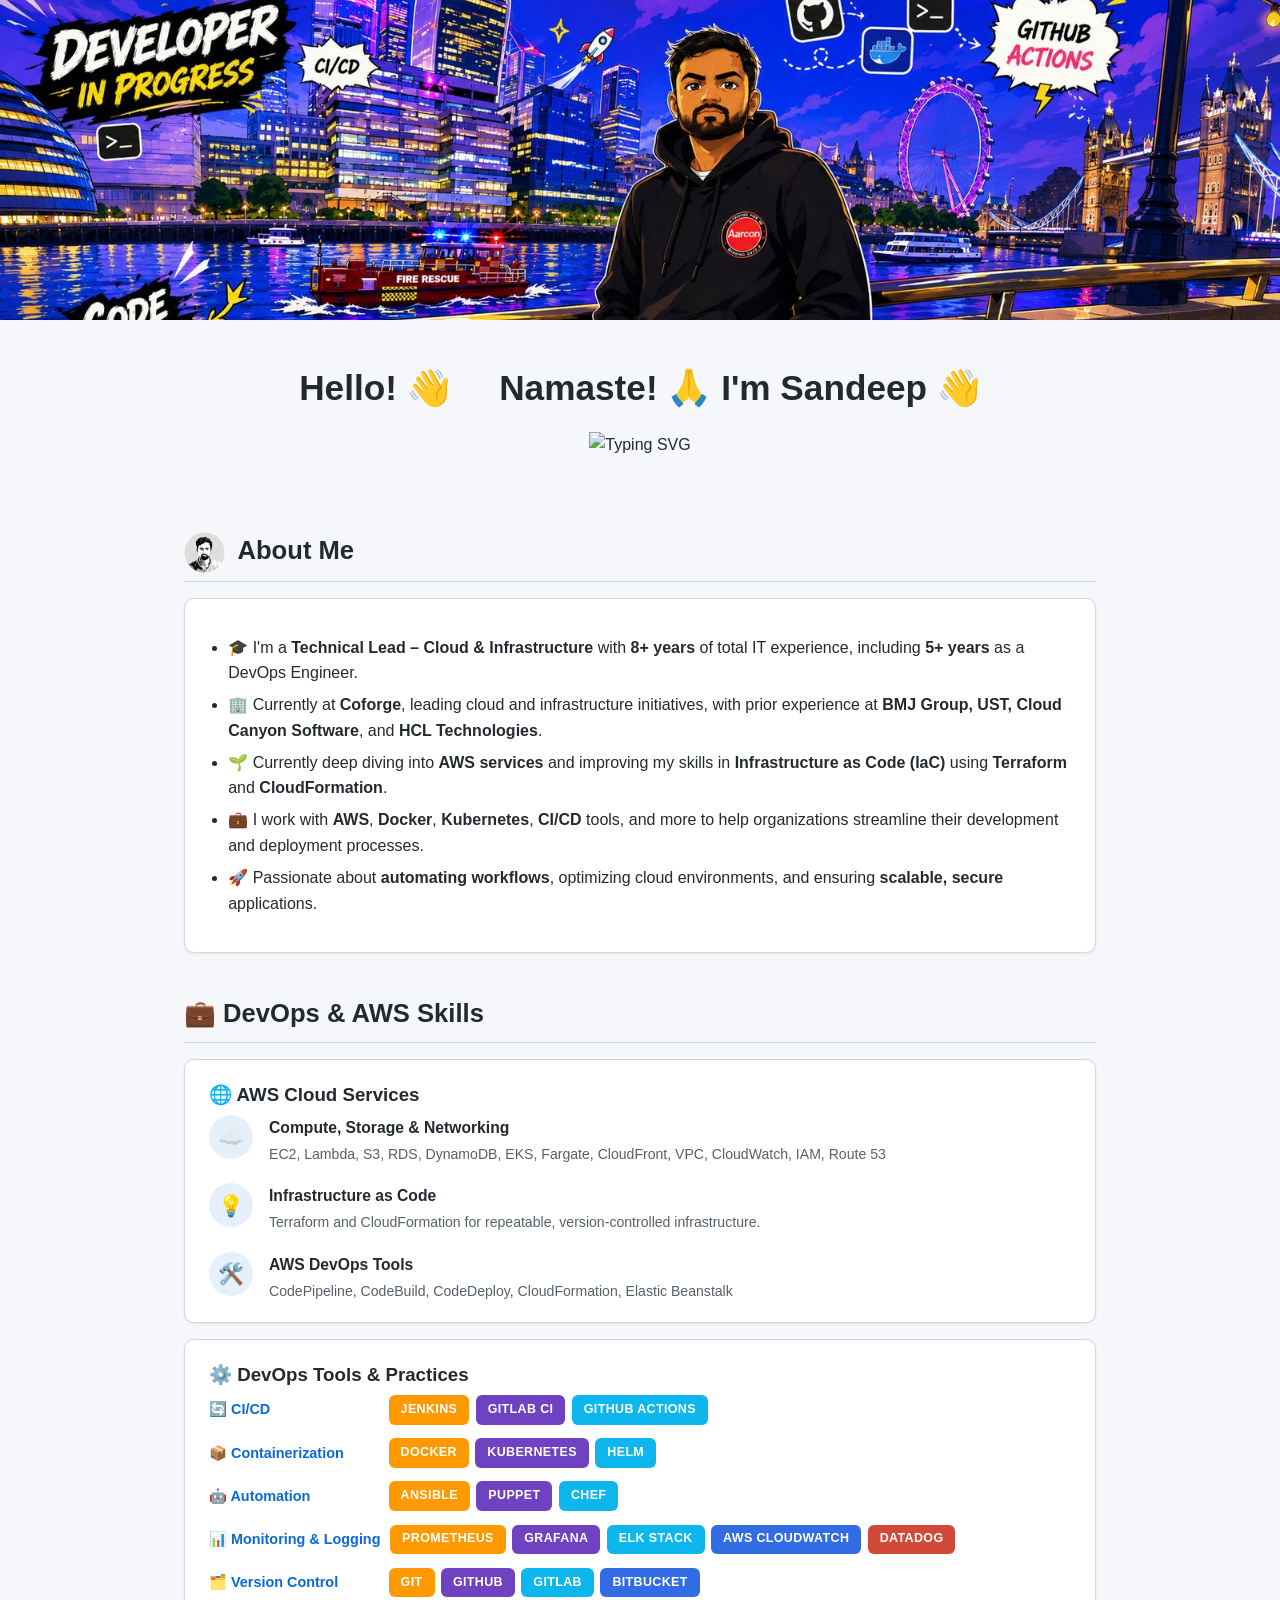
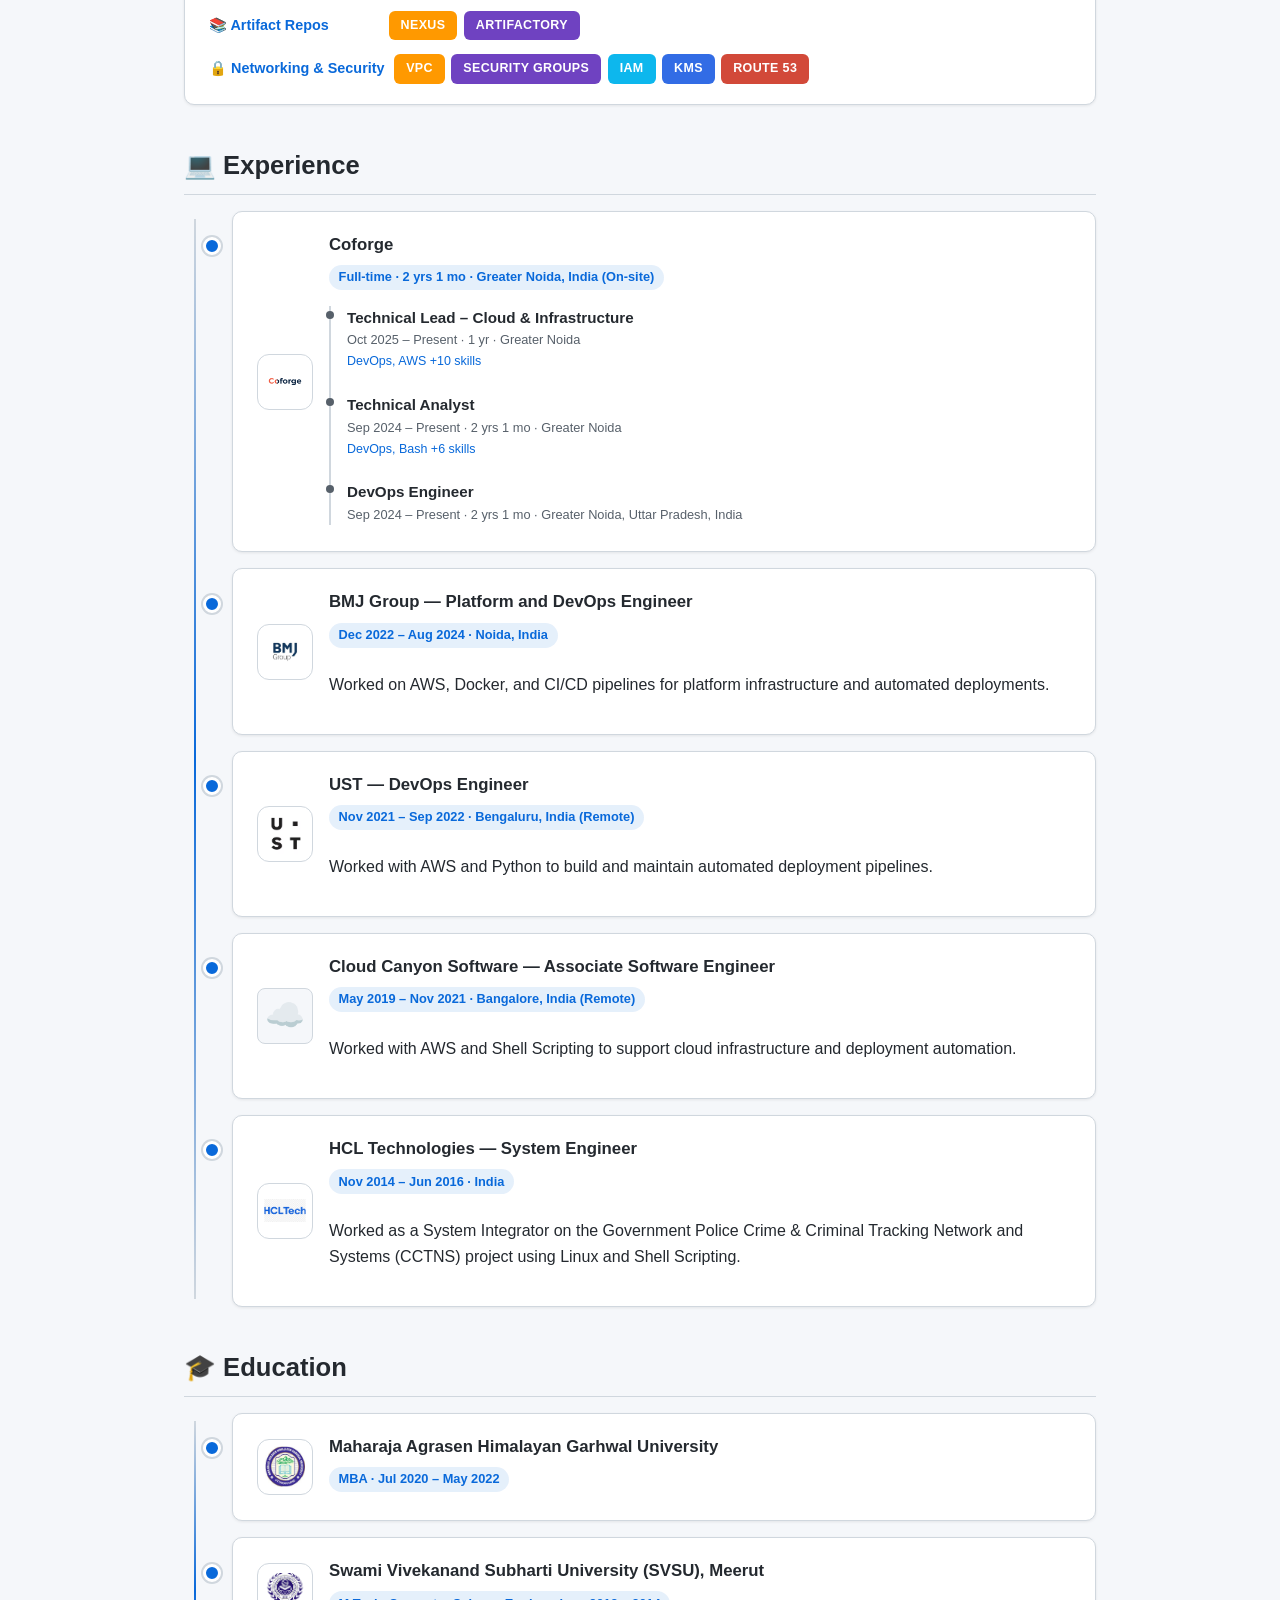
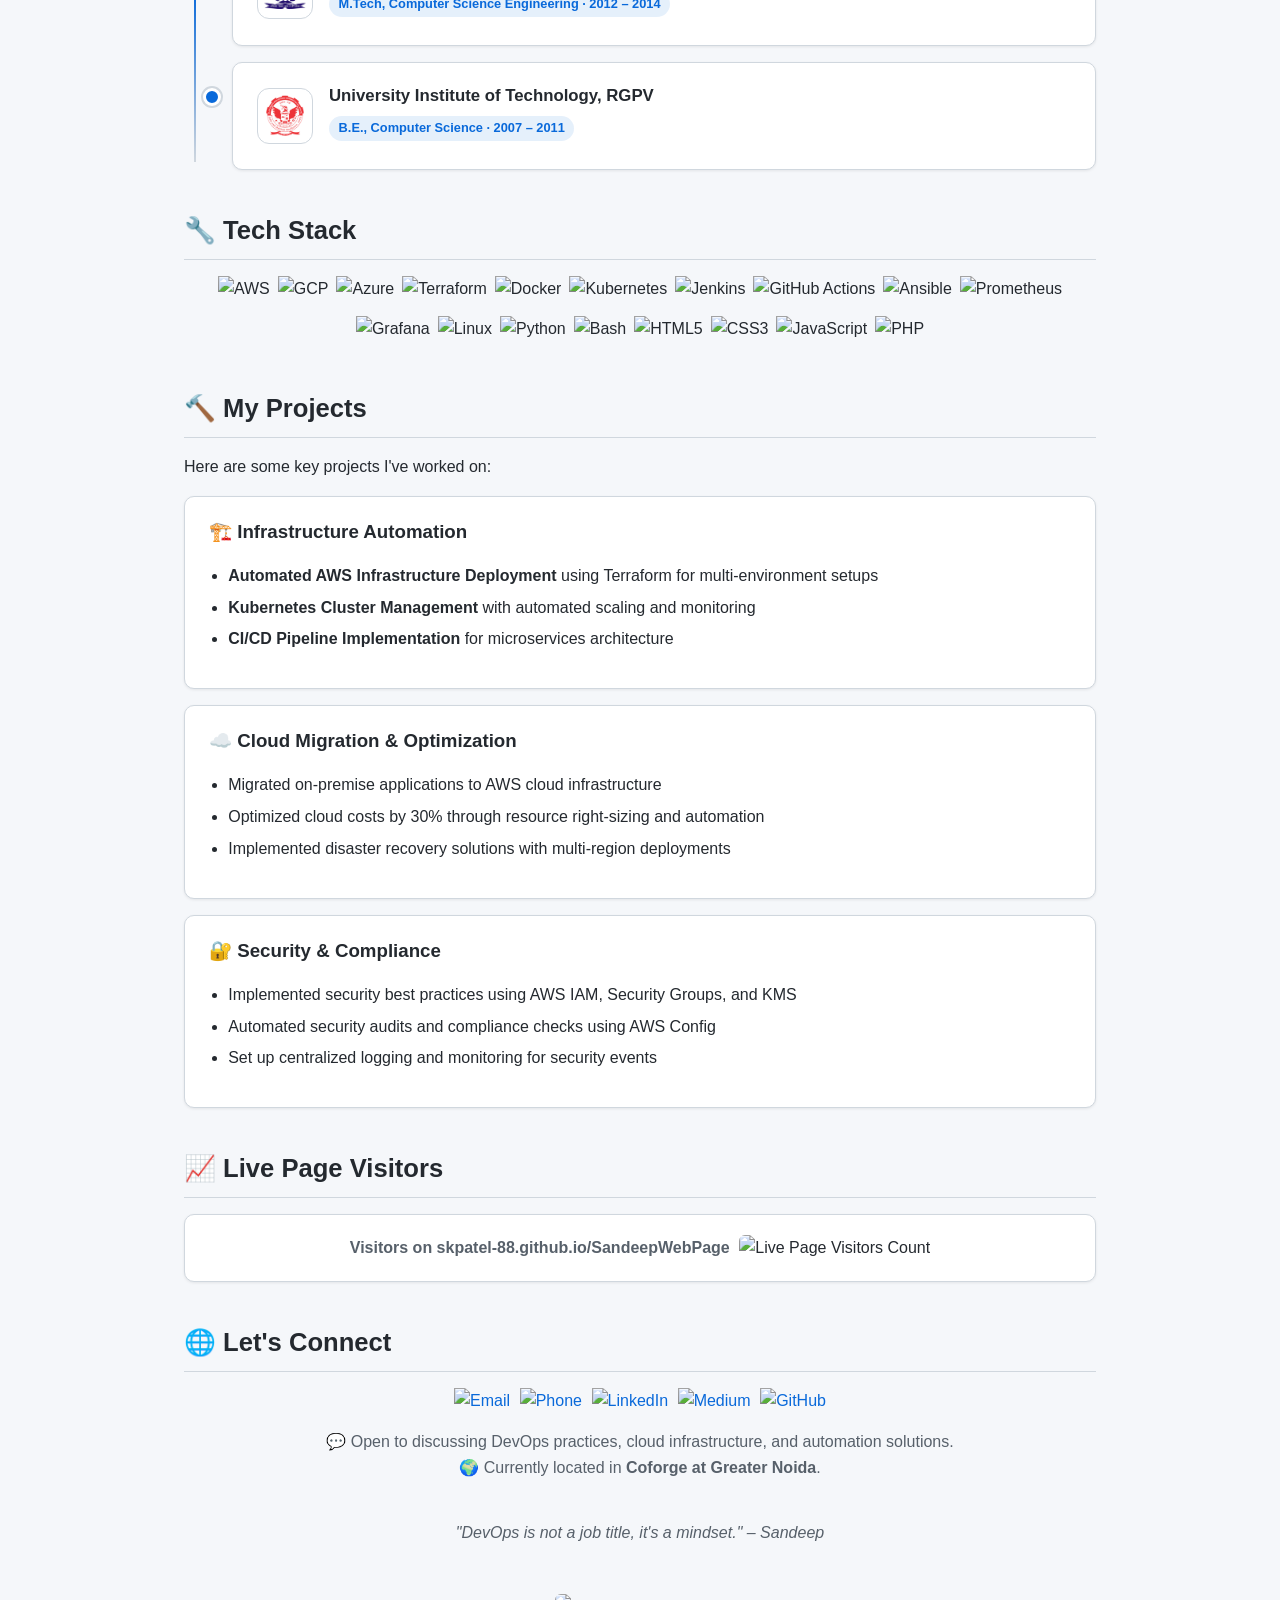
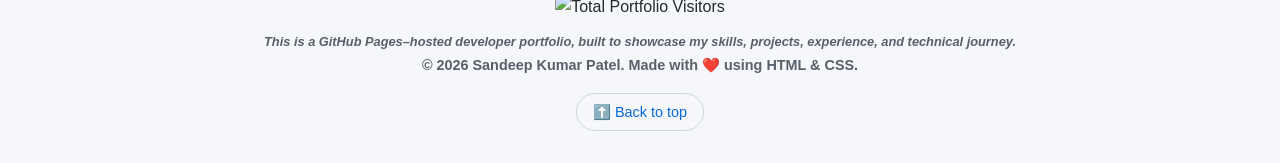
==== index.html @ 2d3072aa "Use reliable komarev badge with base offset for live visitor counter" ====
<!DOCTYPE html>
<html lang="en">
<head>
  <meta charset="UTF-8" />
  <meta name="viewport" content="width=device-width, initial-scale=1.0" />
  <title>Sandeep Kumar Patel | DevOps Engineer</title>
  <link rel="icon" href="assets/favicon.ico" />
  <link rel="stylesheet" href="style.css" />
</head>
<body>

  <img class="banner" id="top" src="assets/sandeep-bgm-web.jpg" alt="Sandeep Kumar Patel" />

  <header class="hero">
    <h1>Hello! <span class="wave">👋</span><span class="emoji-cycle"><span>😊</span><span>😄</span><span>🤗</span><span>🥳</span></span> Namaste! <span class="wave">🙏</span> I'm Sandeep <span class="wave">👋</span></h1>
    <img class="typing" src="https://readme-typing-svg.herokuapp.com?font=Fira+Code&pause=1000&color=2E9EF7&center=true&vCenter=true&width=435&lines=DevOps+Engineer;Cloud+Infrastructure+Expert;AWS+%7C+Terraform+%7C+Kubernetes;CI%2FCD+Pipeline+Specialist;Automation+Enthusiast" alt="Typing SVG" />
  </header>

  <main>

    <section id="about">
      <h2><img class="about-icon" src="assets/sandeep-logo.png" alt="Sandeep" /> About Me</h2>
      <div class="card">
        <ul>
          <li>🎓 I'm a <strong>Technical Lead – Cloud &amp; Infrastructure</strong> with <strong> 8+ years</strong> of total IT experience, including <strong>5+ years</strong> as a DevOps Engineer.</li>
          <li>🏢 Currently at <strong>Coforge</strong>, leading cloud and infrastructure initiatives, with prior experience at <strong>BMJ Group, UST, Cloud Canyon Software</strong>, and <strong>HCL Technologies</strong>.</li>
          <li>🌱 Currently deep diving into <strong>AWS services</strong> and improving my skills in <strong>Infrastructure as Code (IaC)</strong> using <strong>Terraform</strong> and <strong>CloudFormation</strong>.</li>
          <li>💼 I work with <strong>AWS</strong>, <strong>Docker</strong>, <strong>Kubernetes</strong>, <strong>CI/CD</strong> tools, and more to help organizations streamline their development and deployment processes.</li>
          <li>🚀 Passionate about <strong>automating workflows</strong>, optimizing cloud environments, and ensuring <strong>scalable, secure</strong> applications.</li>
        </ul>
      </div>
    </section>

    <section id="skills">
      <h2>💼 DevOps & AWS Skills</h2>
      <div class="card">
        <h3>🌐 AWS Cloud Services</h3>
        <div class="feature-list">
          <div class="feature-item">
            <span class="feature-icon">☁️</span>
            <div>
              <h4>Compute, Storage &amp; Networking</h4>
              <p>EC2, Lambda, S3, RDS, DynamoDB, EKS, Fargate, CloudFront, VPC, CloudWatch, IAM, Route 53</p>
            </div>
          </div>
          <div class="feature-item">
            <span class="feature-icon">💡</span>
            <div>
              <h4>Infrastructure as Code</h4>
              <p>Terraform and CloudFormation for repeatable, version-controlled infrastructure.</p>
            </div>
          </div>
          <div class="feature-item">
            <span class="feature-icon">🛠️</span>
            <div>
              <h4>AWS DevOps Tools</h4>
              <p>CodePipeline, CodeBuild, CodeDeploy, CloudFormation, Elastic Beanstalk</p>
            </div>
          </div>
        </div>
      </div>
      <div class="card">
        <h3>⚙️ DevOps Tools & Practices</h3>
        <div class="skill-grid">
          <div class="skill-row">
            <span class="skill-label">🔄 CI/CD</span>
            <span class="skill-tags"><span class="tag">Jenkins</span><span class="tag">GitLab CI</span><span class="tag">GitHub Actions</span></span>
          </div>
          <div class="skill-row">
            <span class="skill-label">📦 Containerization</span>
            <span class="skill-tags"><span class="tag">Docker</span><span class="tag">Kubernetes</span><span class="tag">Helm</span></span>
          </div>
          <div class="skill-row">
            <span class="skill-label">🤖 Automation</span>
            <span class="skill-tags"><span class="tag">Ansible</span><span class="tag">Puppet</span><span class="tag">Chef</span></span>
          </div>
          <div class="skill-row">
            <span class="skill-label">📊 Monitoring & Logging</span>
            <span class="skill-tags"><span class="tag">Prometheus</span><span class="tag">Grafana</span><span class="tag">ELK Stack</span><span class="tag">AWS CloudWatch</span><span class="tag">Datadog</span></span>
          </div>
          <div class="skill-row">
            <span class="skill-label">🗂️ Version Control</span>
            <span class="skill-tags"><span class="tag">Git</span><span class="tag">GitHub</span><span class="tag">GitLab</span><span class="tag">Bitbucket</span></span>
          </div>
          <div class="skill-row">
            <span class="skill-label">📚 Artifact Repos</span>
            <span class="skill-tags"><span class="tag">Nexus</span><span class="tag">Artifactory</span></span>
          </div>
          <div class="skill-row">
            <span class="skill-label">🔒 Networking & Security</span>
            <span class="skill-tags"><span class="tag">VPC</span><span class="tag">Security Groups</span><span class="tag">IAM</span><span class="tag">KMS</span><span class="tag">Route 53</span></span>
          </div>
        </div>
      </div>
    </section>

    <section id="experience">
      <h2>💻 Experience</h2>
      <div class="timeline">
      <div class="card edu-card timeline-item">
        <img class="edu-logo" src="assets/coforge-logo.png" alt="Coforge logo" />
        <div>
          <h3>Coforge</h3>
          <p class="meta">Full-time · 2 yrs 1 mo · Greater Noida, India (On-site)</p>
          <ul class="role-list">
            <li>
              <strong>Technical Lead – Cloud &amp; Infrastructure</strong>
              <span class="role-date">Oct 2025 – Present · 1 yr · Greater Noida</span>
              <span class="role-skills">DevOps, AWS +10 skills</span>
            </li>
            <li>
              <strong>Technical Analyst</strong>
              <span class="role-date">Sep 2024 – Present · 2 yrs 1 mo · Greater Noida</span>
              <span class="role-skills">DevOps, Bash +6 skills</span>
            </li>
            <li>
              <strong>DevOps Engineer</strong>
              <span class="role-date">Sep 2024 – Present · 2 yrs 1 mo · Greater Noida, Uttar Pradesh, India</span>
            </li>
          </ul>
        </div>
      </div>
      <div class="card edu-card timeline-item">
        <img class="edu-logo" src="assets/bmj-logo.jpeg" alt="BMJ Group logo" />
        <div>
          <h3>BMJ Group — Platform and DevOps Engineer</h3>
          <p class="meta">Dec 2022 – Aug 2024 · Noida, India</p>
          <p>Worked on AWS, Docker, and CI/CD pipelines for platform infrastructure and automated deployments.</p>
        </div>
      </div>
      <div class="card edu-card timeline-item">
        <img class="edu-logo" src="assets/ust-logo.avif" alt="UST logo" />
        <div>
          <h3>UST — DevOps Engineer</h3>
          <p class="meta">Nov 2021 – Sep 2022 · Bengaluru, India (Remote)</p>
          <p>Worked with AWS and Python to build and maintain automated deployment pipelines.</p>
        </div>
      </div>
      <div class="card edu-card timeline-item">
        <span class="edu-logo edu-logo-fallback" aria-hidden="true">☁️</span>
        <div>
          <h3>Cloud Canyon Software — Associate Software Engineer</h3>
          <p class="meta">May 2019 – Nov 2021 · Bangalore, India (Remote)</p>
          <p>Worked with AWS and Shell Scripting to support cloud infrastructure and deployment automation.</p>
        </div>
      </div>
      <div class="card edu-card timeline-item">
        <img class="edu-logo" src="assets/hcl-logo.jpg" alt="HCL Technologies logo" />
        <div>
          <h3>HCL Technologies — System Engineer</h3>
          <p class="meta">Nov 2014 – Jun 2016 · India</p>
          <p>Worked as a System Integrator on the Government Police Crime &amp; Criminal Tracking Network and Systems (CCTNS) project using Linux and Shell Scripting.</p>
        </div>
      </div>
      </div>
    </section>

    <section id="education">
      <h2>🎓 Education</h2>
      <div class="timeline">
      <div class="card edu-card timeline-item">
        <img class="edu-logo" src="assets/mahgu-logo.jpeg" alt="Maharaja Agrasen Himalayan Garhwal University logo" />
        <div>
          <h3>Maharaja Agrasen Himalayan Garhwal University</h3>
          <p class="meta">MBA · Jul 2020 – May 2022</p>
        </div>
      </div>
      <div class="card edu-card timeline-item">
        <img class="edu-logo" src="assets/subharti-logo.png" alt="Swami Vivekanand Subharti University logo" />
        <div>
          <h3>Swami Vivekanand Subharti University (SVSU), Meerut</h3>
          <p class="meta">M.Tech, Computer Science Engineering · 2012 – 2014</p>
        </div>
      </div>
      <div class="card edu-card timeline-item">
        <img class="edu-logo" src="assets/rgpv-logo.png" alt="RGPV logo" />
        <div>
          <h3>University Institute of Technology, RGPV</h3>
          <p class="meta">B.E., Computer Science · 2007 – 2011</p>
        </div>
      </div>
      </div>
    </section>

    <section id="tech-stack">
      <h2>🔧 Tech Stack</h2>
      <div class="badges">
        <img src="https://img.shields.io/badge/AWS-%23FF9900.svg?style=for-the-badge&logo=amazon-aws&logoColor=white" alt="AWS"/>
        <img src="https://img.shields.io/badge/Google_Cloud-4285F4?style=for-the-badge&logo=googlecloud&logoColor=white" alt="GCP"/>
        <img src="https://img.shields.io/badge/Azure-0089D6?style=for-the-badge&logo=microsoftazure&logoColor=white" alt="Azure"/>
        <img src="https://img.shields.io/badge/Terraform-%235835CC.svg?style=for-the-badge&logo=terraform&logoColor=white" alt="Terraform"/>
        <img src="https://img.shields.io/badge/Docker-%232496ED.svg?style=for-the-badge&logo=docker&logoColor=white" alt="Docker"/>
        <img src="https://img.shields.io/badge/Kubernetes-%23326CE5.svg?style=for-the-badge&logo=kubernetes&logoColor=white" alt="Kubernetes"/>
        <img src="https://img.shields.io/badge/Jenkins-%23D24939.svg?style=for-the-badge&logo=jenkins&logoColor=white" alt="Jenkins"/>
        <img src="https://img.shields.io/badge/GitHub_Actions-%232671E5.svg?style=for-the-badge&logo=githubactions&logoColor=white" alt="GitHub Actions"/>
        <img src="https://img.shields.io/badge/Ansible-%23EE0000.svg?style=for-the-badge&logo=ansible&logoColor=white" alt="Ansible"/>
        <img src="https://img.shields.io/badge/Prometheus-%23E6522C.svg?style=for-the-badge&logo=prometheus&logoColor=white" alt="Prometheus"/>
        <img src="https://img.shields.io/badge/Grafana-%23F46800.svg?style=for-the-badge&logo=grafana&logoColor=white" alt="Grafana"/>
        <img src="https://img.shields.io/badge/Linux-%23FCC624.svg?style=for-the-badge&logo=linux&logoColor=black" alt="Linux"/>
        <img src="https://img.shields.io/badge/Python-%233776AB.svg?style=for-the-badge&logo=python&logoColor=white" alt="Python"/>
        <img src="https://img.shields.io/badge/Bash-%234EAA25.svg?style=for-the-badge&logo=gnu-bash&logoColor=white" alt="Bash"/>
        <img src="https://img.shields.io/badge/HTML5-E34F26?style=for-the-badge&logo=html5&logoColor=white" alt="HTML5"/>
        <img src="https://img.shields.io/badge/CSS3-1572B6?style=for-the-badge&logo=css3&logoColor=white" alt="CSS3"/>
        <img src="https://img.shields.io/badge/JavaScript-F7DF1E?style=for-the-badge&logo=javascript&logoColor=black" alt="JavaScript"/>
        <img src="https://img.shields.io/badge/PHP-777BB4?style=for-the-badge&logo=php&logoColor=white" alt="PHP"/>
      </div>
    </section>

    <section id="projects">
      <h2>🔨 My Projects</h2>
      <p>Here are some key projects I've worked on:</p>
      <div class="card">
        <h3>🏗️ Infrastructure Automation</h3>
        <ul>
          <li><strong>Automated AWS Infrastructure Deployment</strong> using Terraform for multi-environment setups</li>
          <li><strong>Kubernetes Cluster Management</strong> with automated scaling and monitoring</li>
          <li><strong>CI/CD Pipeline Implementation</strong> for microservices architecture</li>
        </ul>
      </div>
      <div class="card">
        <h3>☁️ Cloud Migration & Optimization</h3>
        <ul>
          <li>Migrated on-premise applications to AWS cloud infrastructure</li>
          <li>Optimized cloud costs by 30% through resource right-sizing and automation</li>
          <li>Implemented disaster recovery solutions with multi-region deployments</li>
        </ul>
      </div>
      <div class="card">
        <h3>🔐 Security & Compliance</h3>
        <ul>
          <li>Implemented security best practices using AWS IAM, Security Groups, and KMS</li>
          <li>Automated security audits and compliance checks using AWS Config</li>
          <li>Set up centralized logging and monitoring for security events</li>
        </ul>
      </div>
    </section>

    <section id="live-visitors">
      <h2>📈 Live Page Visitors</h2>
      <div class="card stats-card">
        <p class="stats-label">Visitors on skpatel-88.github.io/SandeepWebPage</p>
        <img class="stats-counter" src="https://komarev.com/ghpvc/?username=skpatel-88-sandeepwebpage&base=500&color=0969da&style=for-the-badge&label=Live+Visitors" alt="Live Page Visitors Count" />
      </div>
    </section>

    <section id="connect">
      <h2>🌐 Let's Connect</h2>
      <div class="connect">
        <a href="mailto:patelsandeep88@gmail.com"><img src="https://img.shields.io/badge/Email-D14836?style=for-the-badge&logo=gmail&logoColor=white" alt="Email"/></a>
        <a href="tel:+918103002553"><img src="https://img.shields.io/badge/Phone-%2B91--8103002553-25D366?style=for-the-badge&logo=whatsapp&logoColor=white" alt="Phone"/></a>
        <a href="https://in.linkedin.com/in/sandeep-kumar-patel-95774b18b"><img src="https://img.shields.io/badge/LinkedIn-0077B5?style=for-the-badge&logo=linkedin&logoColor=white" alt="LinkedIn"/></a>
        <a href="https://patelsandeep88.medium.com/"><img src="https://img.shields.io/badge/Medium-12100E?style=for-the-badge&logo=medium&logoColor=white" alt="Medium"/></a>
        <a href="https://github.com/skpatel-88"><img src="https://img.shields.io/badge/GitHub-100000?style=for-the-badge&logo=github&logoColor=white" alt="GitHub"/></a>
      </div>
      <p class="location">💬 Open to discussing DevOps practices, cloud infrastructure, and automation solutions.<br/>🌍 Currently located in <strong>Coforge at Greater Noida</strong>.</p>
    </section>

    <p class="quote">"DevOps is not a job title, it's a mindset." – Sandeep</p>

  </main>

  <footer>
    <div class="visitor-badge">
      <img src="https://komarev.com/ghpvc/?username=skpatel-88&color=0969da&style=for-the-badge&label=📈+Total+Portfolio+Visitors" alt="Total Portfolio Visitors" />
    </div>
    <p class="disclaimer">This is a GitHub Pages–hosted developer portfolio, built to showcase my skills, projects, experience, and technical journey.</p>
    <p class="copyright">© 2026 Sandeep Kumar Patel. Made with ❤️ using HTML &amp; CSS.</p>
    <a href="#top" class="back-to-top">⬆️ Back to top</a>
  </footer>

  <script src="script.js"></script>
</body>
</html>
---- style.css ----
:root {
  --bg: #f5f7fa;
  --bg-alt: #ffffff;
  --border: #d0d7de;
  --text: #24292f;
  --muted: #57606a;
  --accent: #0969da;
}
* { box-sizing: border-box; }
html {
  scroll-behavior: smooth;
}
body {
  margin: 0;
  background: var(--bg);
  color: var(--text);
  font-family: 'Segoe UI', Arial, sans-serif;
  line-height: 1.6;
}
.banner {
  width: 100%;
  max-height: 320px;
  object-fit: cover;
  object-position: center 22%;
  display: block;
}
header.hero {
  text-align: center;
  padding: 2rem 1rem 1rem;
}
header.hero h1 {
  margin: 0.5rem 0;
  font-size: 2.2rem;
  animation: fadeInUp 0.8s ease-out;
}
.wave {
  display: inline-block;
  animation: wave 2.2s infinite;
  transform-origin: 70% 70%;
}
.emoji-cycle {
  position: relative;
  display: inline-block;
  width: 1.1em;
  height: 1.1em;
  vertical-align: middle;
}
.emoji-cycle span {
  position: absolute;
  top: 0;
  left: 0;
  opacity: 0;
  animation: emojiCycle 8s infinite;
}
.emoji-cycle span:nth-child(1) { animation-delay: 0s; }
.emoji-cycle span:nth-child(2) { animation-delay: 2s; }
.emoji-cycle span:nth-child(3) { animation-delay: 4s; }
.emoji-cycle span:nth-child(4) { animation-delay: 6s; }
@keyframes emojiCycle {
  0%, 5% { opacity: 0; }
  10%, 20% { opacity: 1; }
  25%, 100% { opacity: 0; }
}
@keyframes wave {
  0%, 60%, 100% { transform: rotate(0deg); }
  10% { transform: rotate(14deg); }
  20% { transform: rotate(-8deg); }
  30% { transform: rotate(14deg); }
  40% { transform: rotate(-4deg); }
  50% { transform: rotate(10deg); }
}
@keyframes fadeInUp {
  from { opacity: 0; transform: translateY(16px); }
  to { opacity: 1; transform: translateY(0); }
}
header.hero img.typing {
  max-width: 100%;
  margin-top: 0.5rem;
}
main {
  max-width: 960px;
  margin: 0 auto;
  padding: 1rem 1.5rem 1rem;
}
section {
  margin: 2.5rem 0;
}
section h2 {
  font-size: 1.6rem;
  border-bottom: 1px solid var(--border);
  padding-bottom: 0.5rem;
  margin-bottom: 1rem;
}
.about-icon {
  height: 1.6em;
  width: 1.6em;
  vertical-align: middle;
  margin-right: 0.4rem;
  border-radius: 50%;
  animation: floatIcon 2.6s ease-in-out infinite;
}
@keyframes floatIcon {
  0%, 100% { transform: translateY(0); }
  50% { transform: translateY(-5px); }
}
.card {
  background: var(--bg-alt);
  border: 1px solid var(--border);
  border-radius: 10px;
  padding: 1.25rem 1.5rem;
  margin-bottom: 1rem;
  box-shadow: 0 1px 3px rgba(0, 0, 0, 0.08);
}
.card h3 {
  margin: 0 0 0.3rem;
}
.card .meta {
  margin: 0 0 0.5rem;
  font-size: 0.85rem;
  color: var(--muted);
}
.feature-list {
  display: flex;
  flex-direction: column;
  gap: 1.1rem;
}
.feature-item {
  display: flex;
  align-items: flex-start;
  gap: 1rem;
}
.feature-icon {
  flex-shrink: 0;
  display: flex;
  align-items: center;
  justify-content: center;
  width: 44px;
  height: 44px;
  border-radius: 50%;
  background: rgba(9, 105, 218, 0.1);
  font-size: 1.3rem;
}
.feature-item h4 {
  margin: 0 0 0.2rem;
  font-size: 0.98rem;
}
.feature-item p {
  margin: 0;
  color: var(--muted);
  font-size: 0.88rem;
}
.skill-grid {
  display: flex;
  flex-direction: column;
  gap: 0.85rem;
}
.skill-row {
  display: flex;
  flex-wrap: wrap;
  align-items: center;
  gap: 0.6rem;
}
.skill-label {
  flex-shrink: 0;
  min-width: 170px;
  font-weight: 600;
  font-size: 0.9rem;
  color: var(--accent);
}
.skill-tags {
  display: flex;
  flex-wrap: wrap;
  gap: 0.4rem;
}
.tag {
  display: inline-block;
  padding: 0.3rem 0.75rem;
  font-size: 0.78rem;
  font-weight: 700;
  text-transform: uppercase;
  letter-spacing: 0.03em;
  color: #fff;
  border-radius: 6px;
  transition: transform 0.15s ease, box-shadow 0.15s ease;
}
.tag:hover {
  transform: translateY(-2px);
  box-shadow: 0 4px 10px rgba(0, 0, 0, 0.2);
}
.skill-tags .tag:nth-child(8n+1) { background: #ff9900; }
.skill-tags .tag:nth-child(8n+2) { background: #6f42c1; }
.skill-tags .tag:nth-child(8n+3) { background: #0db7ed; }
.skill-tags .tag:nth-child(8n+4) { background: #326ce5; }
.skill-tags .tag:nth-child(8n+5) { background: #d24939; }
.skill-tags .tag:nth-child(8n+6) { background: #2671e5; }
.skill-tags .tag:nth-child(8n+7) { background: #cc0000; }
.skill-tags .tag:nth-child(8n) { background: #17a2b8; }
.timeline {
  position: relative;
  padding-left: 2rem;
}
.timeline::before {
  content: '';
  position: absolute;
  left: 0.6rem;
  top: 0.5rem;
  bottom: 0.5rem;
  width: 2px;
  background: linear-gradient(var(--border), var(--accent), var(--border));
}
.timeline-item {
  position: relative;
  margin-left: 1rem;
  transition: transform 0.2s ease, box-shadow 0.2s ease;
}
.timeline-item::before {
  content: '';
  position: absolute;
  left: -1.9rem;
  top: 1.6rem;
  width: 12px;
  height: 12px;
  border-radius: 50%;
  background: var(--accent);
  border: 3px solid var(--bg-alt);
  box-shadow: 0 0 0 2px var(--border);
}
.timeline-item:hover {
  transform: translateY(-3px);
  box-shadow: 0 6px 16px rgba(9, 105, 218, 0.15);
  border-color: var(--accent);
}
.edu-card {
  display: flex;
  align-items: center;
  gap: 1rem;
}
.edu-card h3 {
  font-size: 1.05rem;
}
.edu-card .meta {
  display: inline-block;
  margin: 0 0 0.5rem;
  padding: 0.15rem 0.6rem;
  font-size: 0.8rem;
  font-weight: 600;
  color: var(--accent);
  background: rgba(9, 105, 218, 0.1);
  border-radius: 999px;
}
.role-list {
  list-style: none;
  padding: 0;
  margin: 0.5rem 0 0;
  border-left: 2px solid var(--border);
}
.role-list li {
  position: relative;
  padding: 0 0 0.9rem 1rem;
}
.role-list li:last-child {
  padding-bottom: 0;
}
.role-list li::before {
  content: '';
  position: absolute;
  left: -5px;
  top: 0.3rem;
  width: 8px;
  height: 8px;
  border-radius: 50%;
  background: var(--muted);
}
.role-list strong {
  display: block;
  font-size: 0.95rem;
}
.role-date {
  display: block;
  font-size: 0.8rem;
  color: var(--muted);
}
.role-skills {
  display: block;
  font-size: 0.78rem;
  color: var(--accent);
  margin-top: 0.1rem;
}
.edu-logo {
  height: 56px;
  width: 56px;
  object-fit: contain;
  flex-shrink: 0;
  padding: 0.4rem;
  background: #fff;
  border: 1px solid var(--border);
  border-radius: 12px;
}
.edu-logo-fallback {
  display: flex;
  align-items: center;
  justify-content: center;
  font-size: 2rem;
  background: var(--bg);
  border-radius: 8px;
}
ul {
  padding-left: 1.2rem;
}
li {
  margin-bottom: 0.4rem;
}
.badges {
  display: flex;
  flex-wrap: wrap;
  gap: 0.5rem;
  justify-content: center;
}
.badges img { height: 32px; }
.connect {
  display: flex;
  flex-wrap: wrap;
  gap: 0.6rem;
  justify-content: center;
}
.connect img { height: 32px; }
.stats-card {
  display: flex;
  flex-direction: row;
  flex-wrap: wrap;
  align-items: center;
  justify-content: center;
  gap: 0.6rem;
  text-align: center;
}
.stats-label {
  margin: 0;
  font-weight: 600;
  color: var(--muted);
}
.stats-counter {
  border-radius: 6px;
}
a { color: var(--accent); text-decoration: none; }
a:hover { text-decoration: underline; }
.quote {
  text-align: center;
  font-style: italic;
  color: var(--muted);
}
footer {
  text-align: center;
  padding: 0.5rem 0 2rem;
}
.visitor-badge {
  display: flex;
  justify-content: center;
  margin: 0.5rem 0;
}
.visitor-badge img {
  border-radius: 6px;
}
.copyright {
  margin: 0.1rem 0 0.5rem;
  font-size: 0.9rem;
  font-weight: 600;
  color: var(--muted);
}
.disclaimer {
  margin: 0.8rem 0 0;
  font-size: 0.8rem;
  font-weight: 600;
  color: var(--muted);
  font-style: italic;
}
.back-to-top {
  display: inline-block;
  margin-top: 0.5rem;
  padding: 0.4rem 1rem;
  border: 1px solid var(--border);
  border-radius: 20px;
  font-size: 0.9rem;
  transition: background 0.2s ease, transform 0.2s ease;
}
.back-to-top:hover {
  background: var(--bg-alt);
  transform: translateY(-3px);
  text-decoration: none;
}
.location {
  text-align: center;
  color: var(--muted);
}
body.notfound-page {
  background: linear-gradient(135deg, #ff5f6d, #ffc371, #f9f871, #47e88a, #2e9ef7, #a06bff, #ff6ec7);
  background-size: 400% 400%;
  animation: rainbowShift 12s ease infinite;
}
@keyframes rainbowShift {
  0% { background-position: 0% 50%; }
  50% { background-position: 100% 50%; }
  100% { background-position: 0% 50%; }
}
.notfound {
  min-height: 100vh;
  display: flex;
  align-items: center;
  justify-content: center;
  padding: 1.5rem;
}
.notfound-wrap {
  display: flex;
  flex-direction: column;
  align-items: center;
  gap: 1.25rem;
  max-width: 900px;
  width: 100%;
}
.notfound-link {
  display: block;
  width: 100%;
}
.notfound-image {
  display: block;
  width: 100%;
  height: auto;
  border-radius: 12px;
  box-shadow: 0 4px 20px rgba(0, 0, 0, 0.08);
  transition: transform 0.2s ease, box-shadow 0.2s ease;
}
.notfound-link:hover .notfound-image {
  transform: translateY(-3px);
  box-shadow: 0 8px 28px rgba(0, 0, 0, 0.12);
}
.notfound-wrap .back-to-top {
  background: var(--bg-alt);
  font-weight: 600;
  box-shadow: 0 2px 10px rgba(0, 0, 0, 0.15);
}
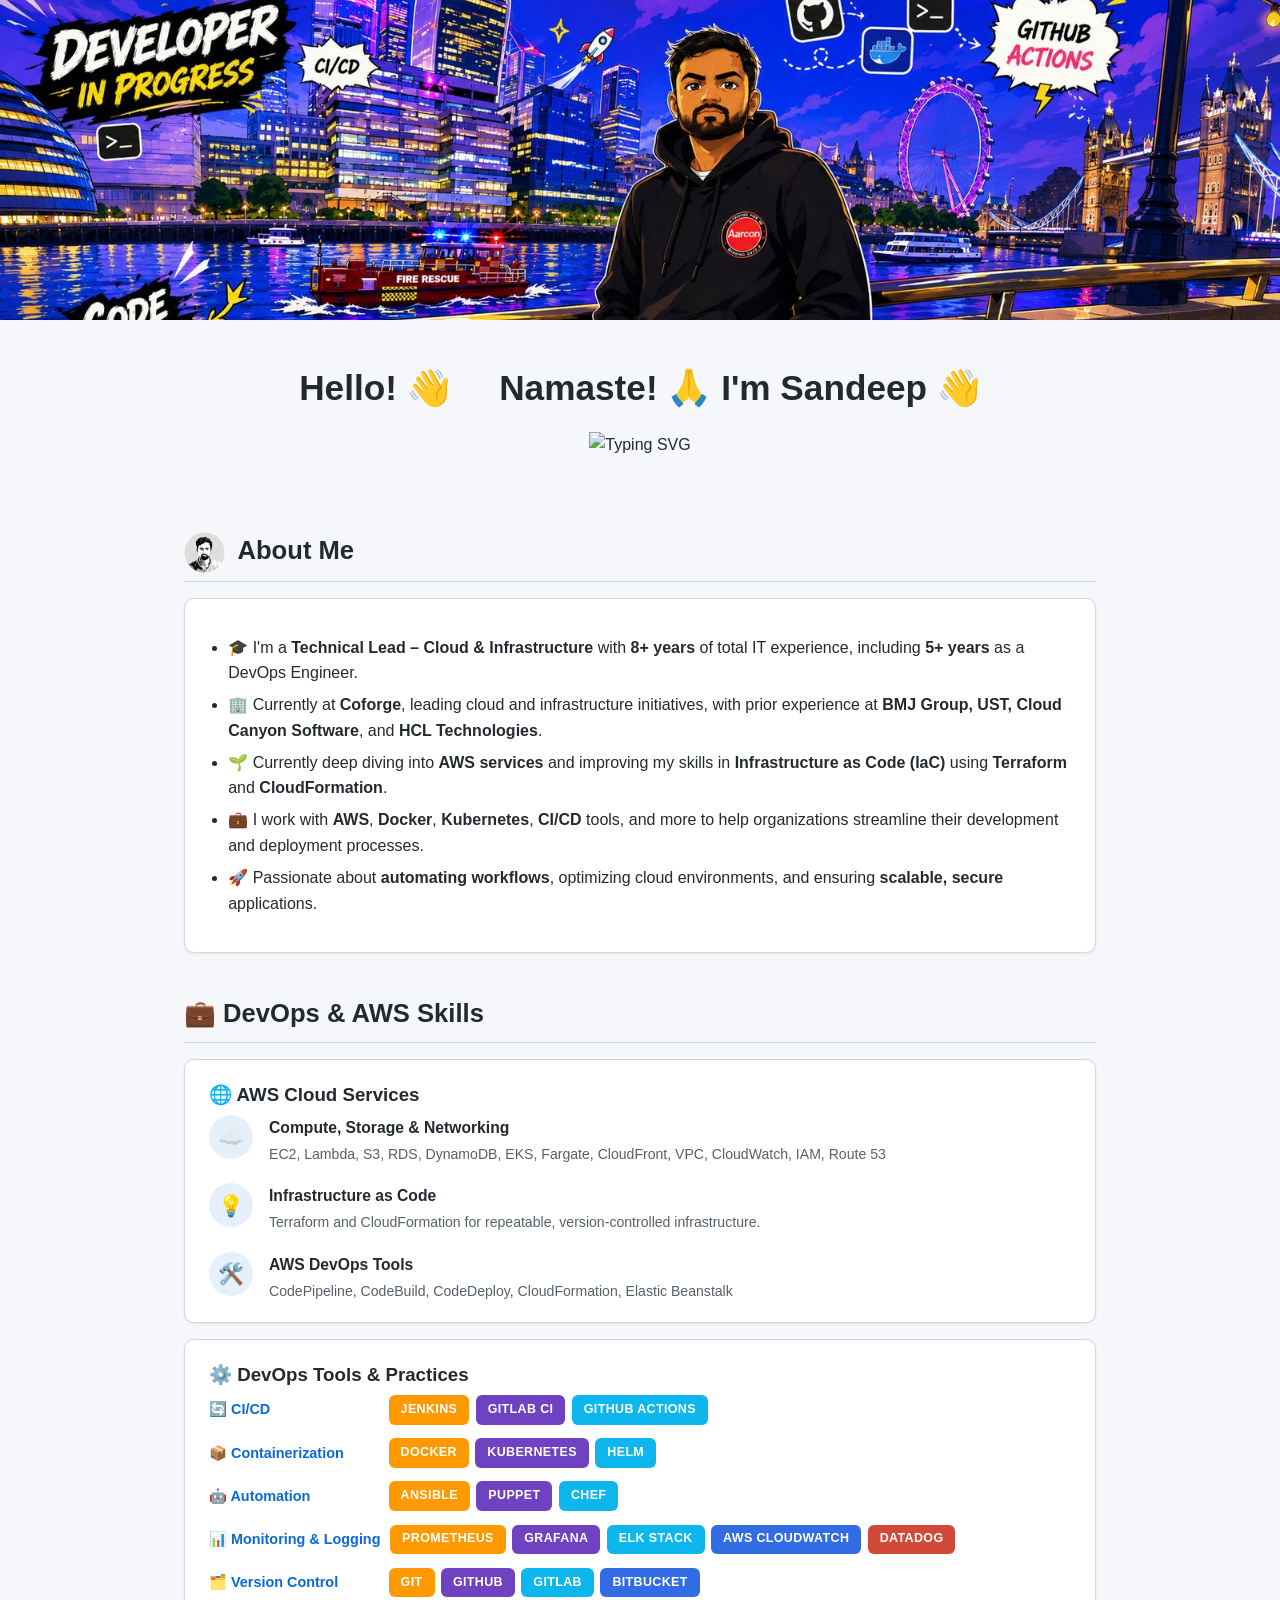
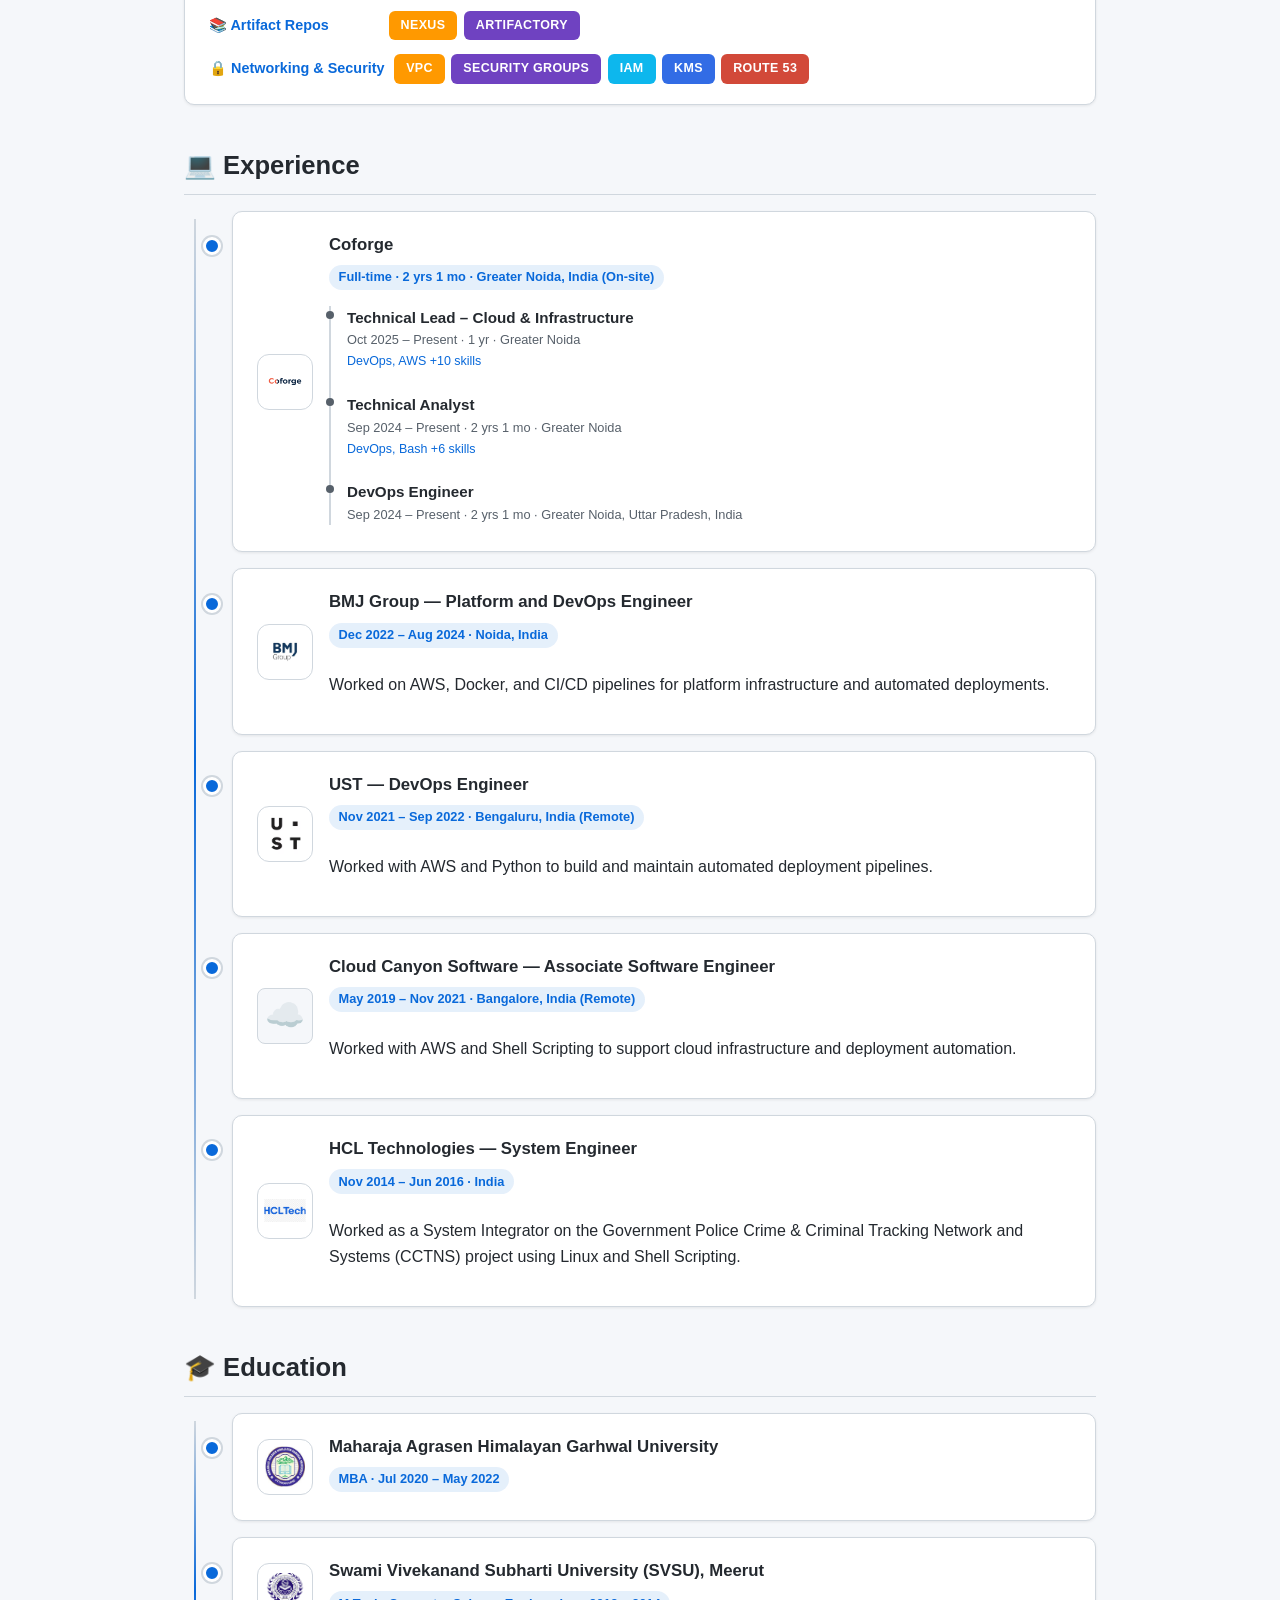
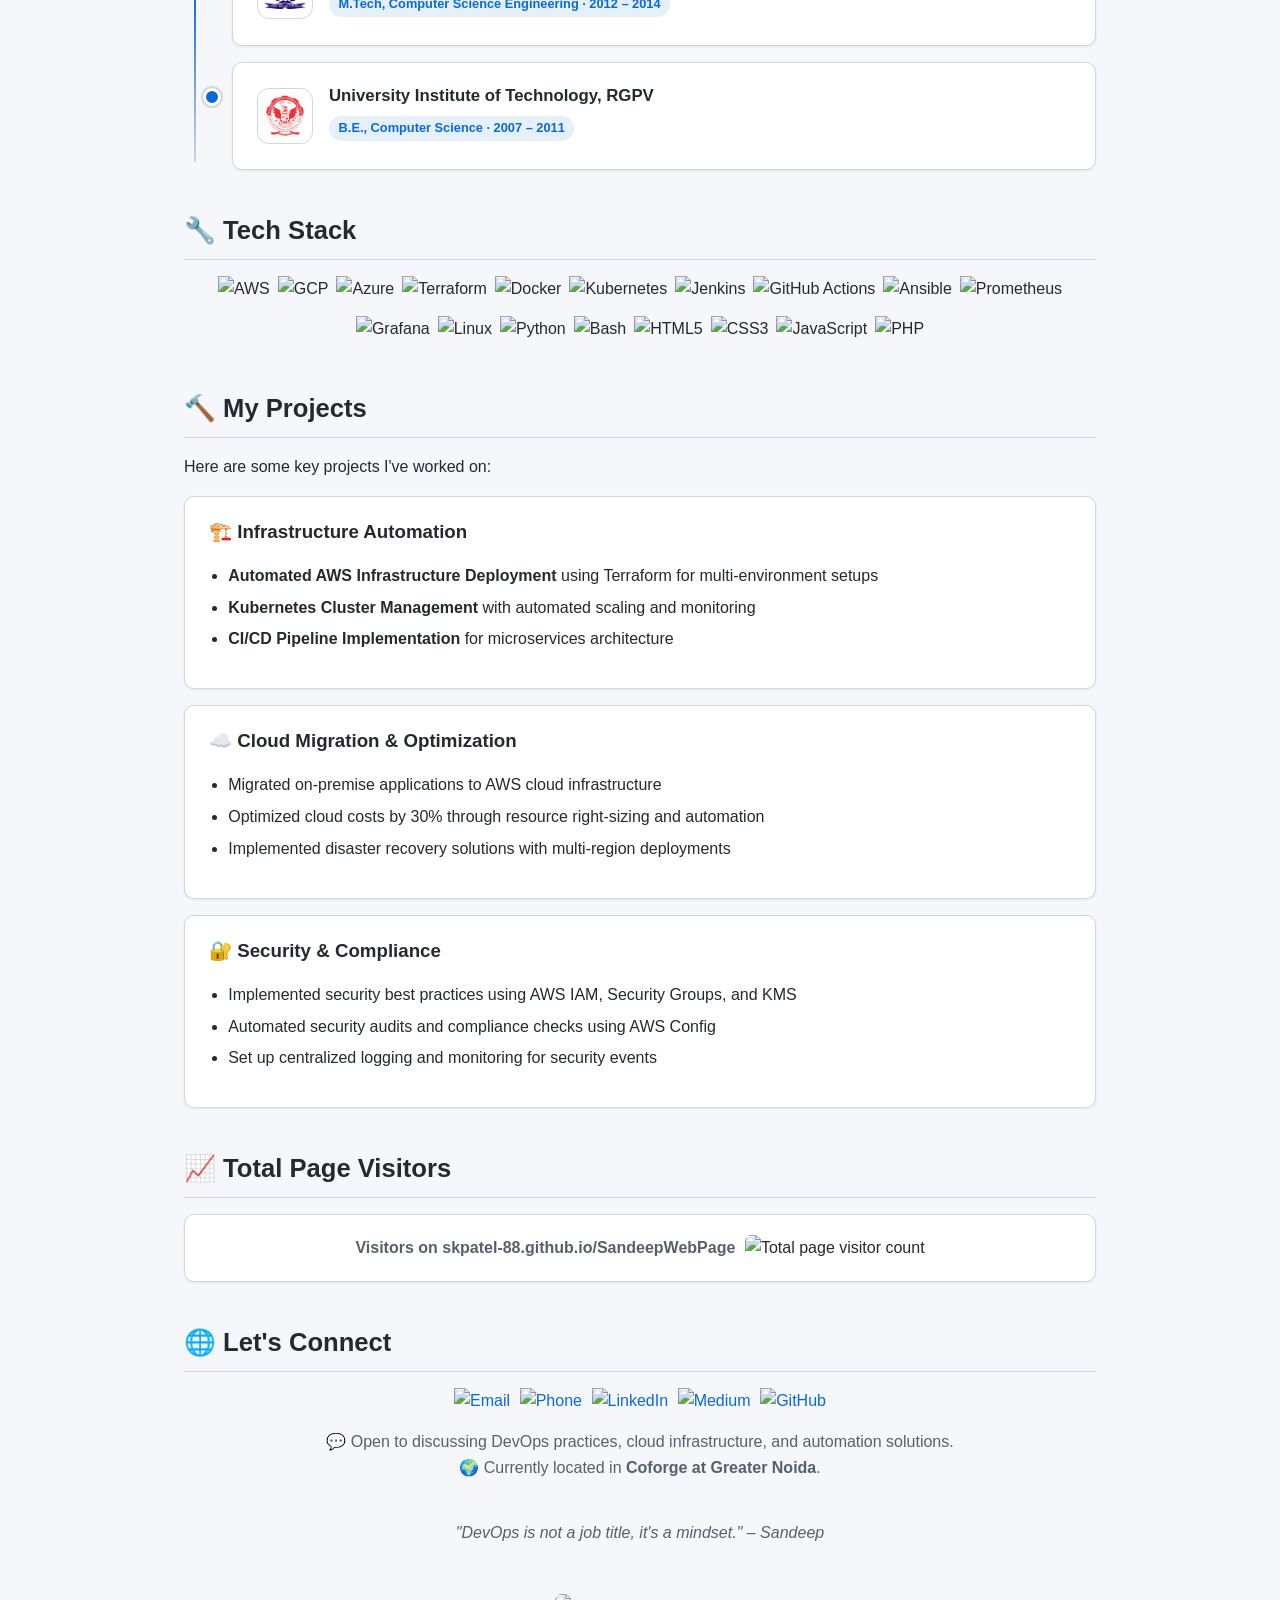
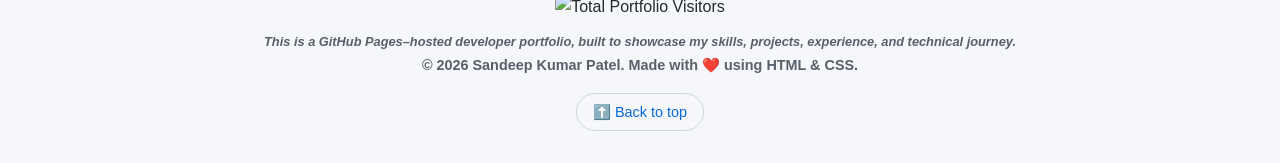
==== commit 4721ec2d: "Fix portfolio visitor counter" ====
--- a/index.html
+++ b/index.html
@@ -236,10 +236,10 @@
     </section>
 
     <section id="live-visitors">
-      <h2>📈 Live Page Visitors</h2>
+      <h2>📈 Total Page Visitors</h2>
       <div class="card stats-card">
         <p class="stats-label">Visitors on skpatel-88.github.io/SandeepWebPage</p>
-        <img class="stats-counter" src="https://komarev.com/ghpvc/?username=skpatel-88-sandeepwebpage&base=500&color=0969da&style=for-the-badge&label=Live+Visitors" alt="Live Page Visitors Count" />
+        <img class="stats-counter" src="https://komarev.com/ghpvc/?username=skpatel-88&color=0969da&style=for-the-badge&label=Total+Visitors" alt="Total page visitor count" loading="lazy" />
       </div>
     </section>
 
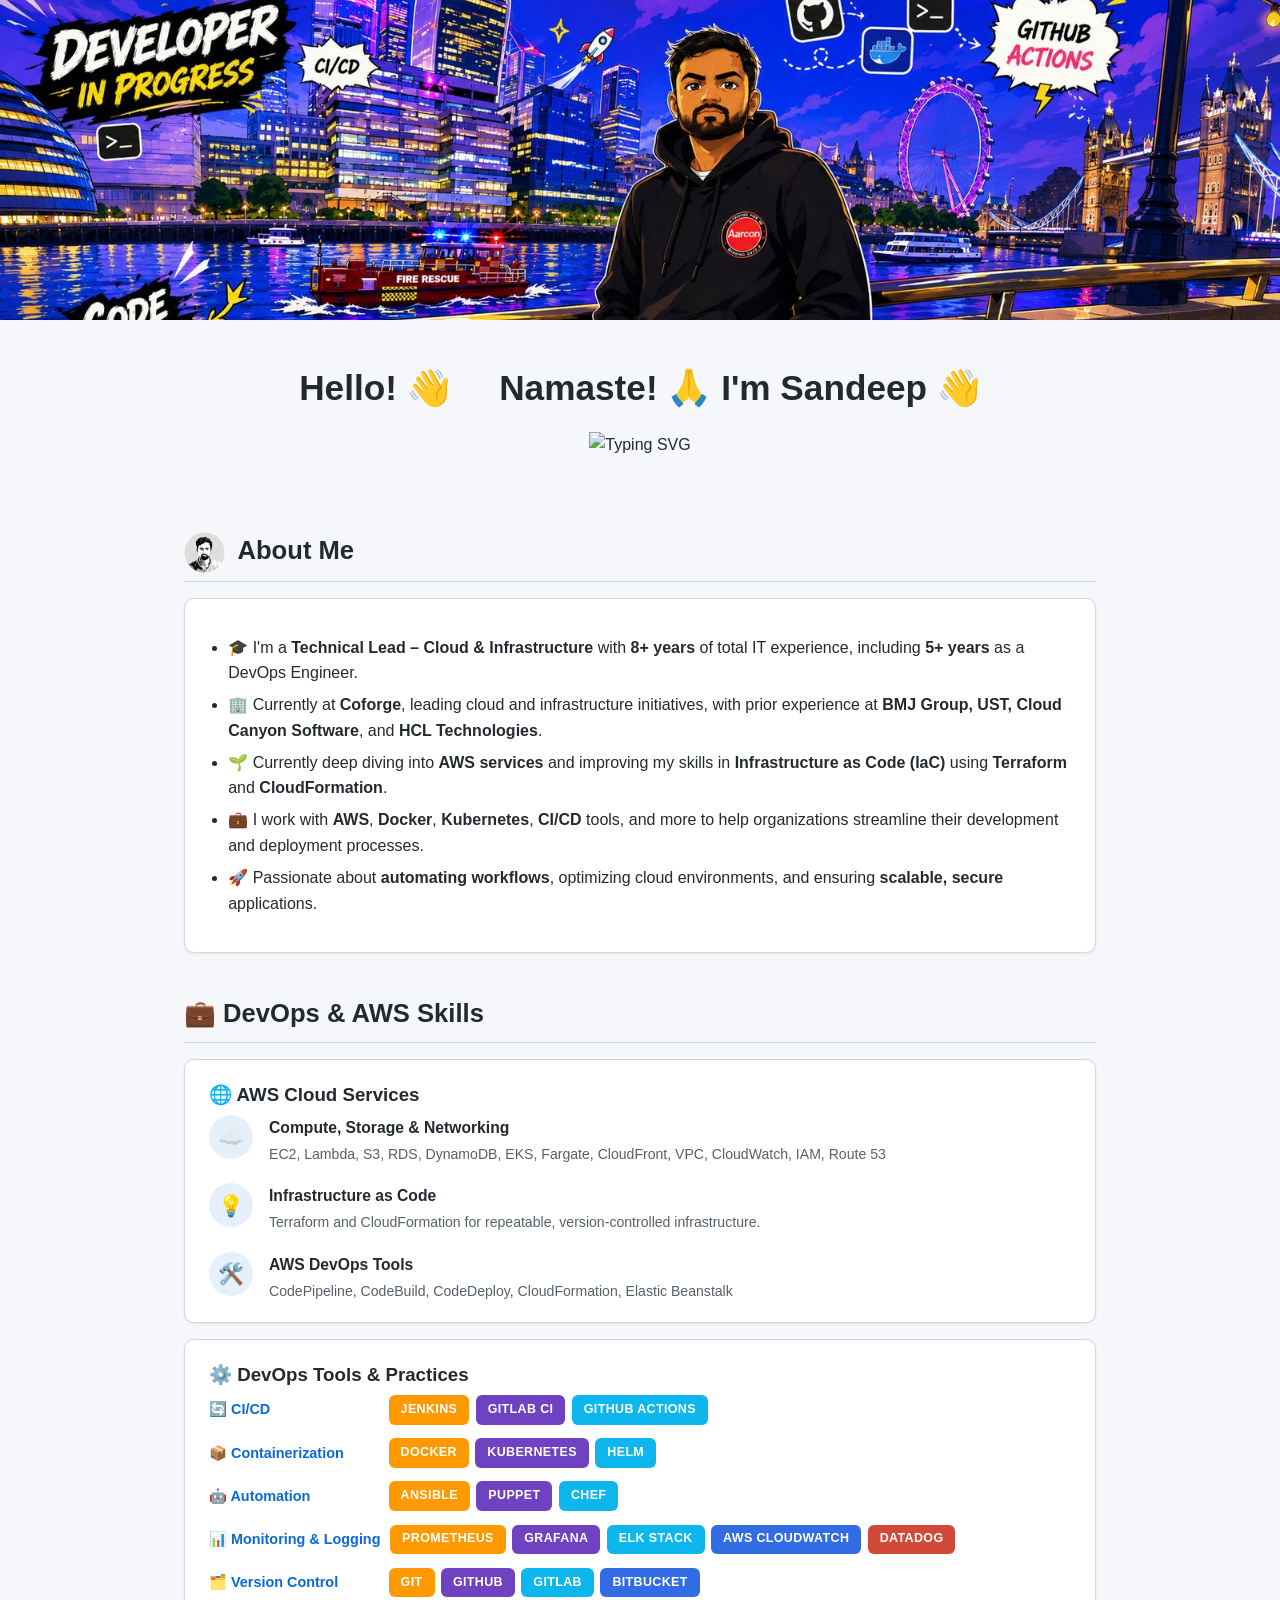
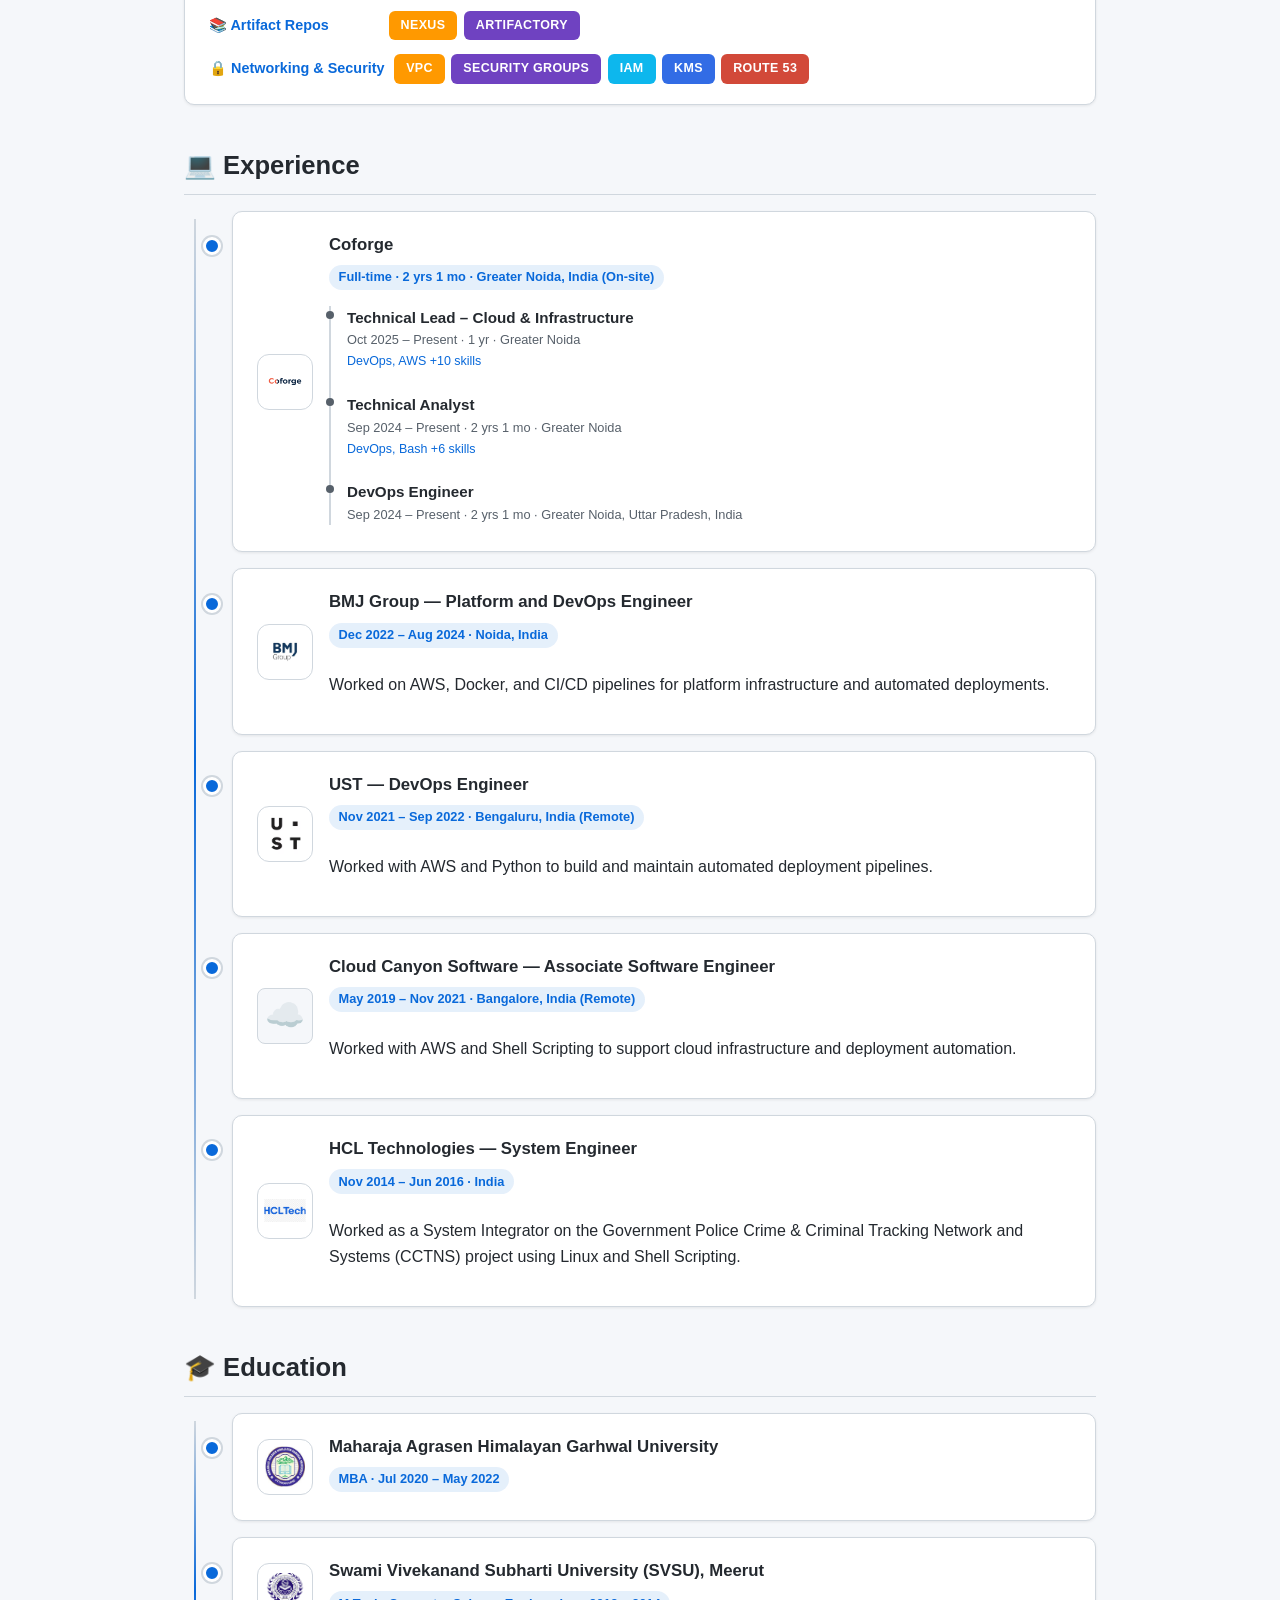
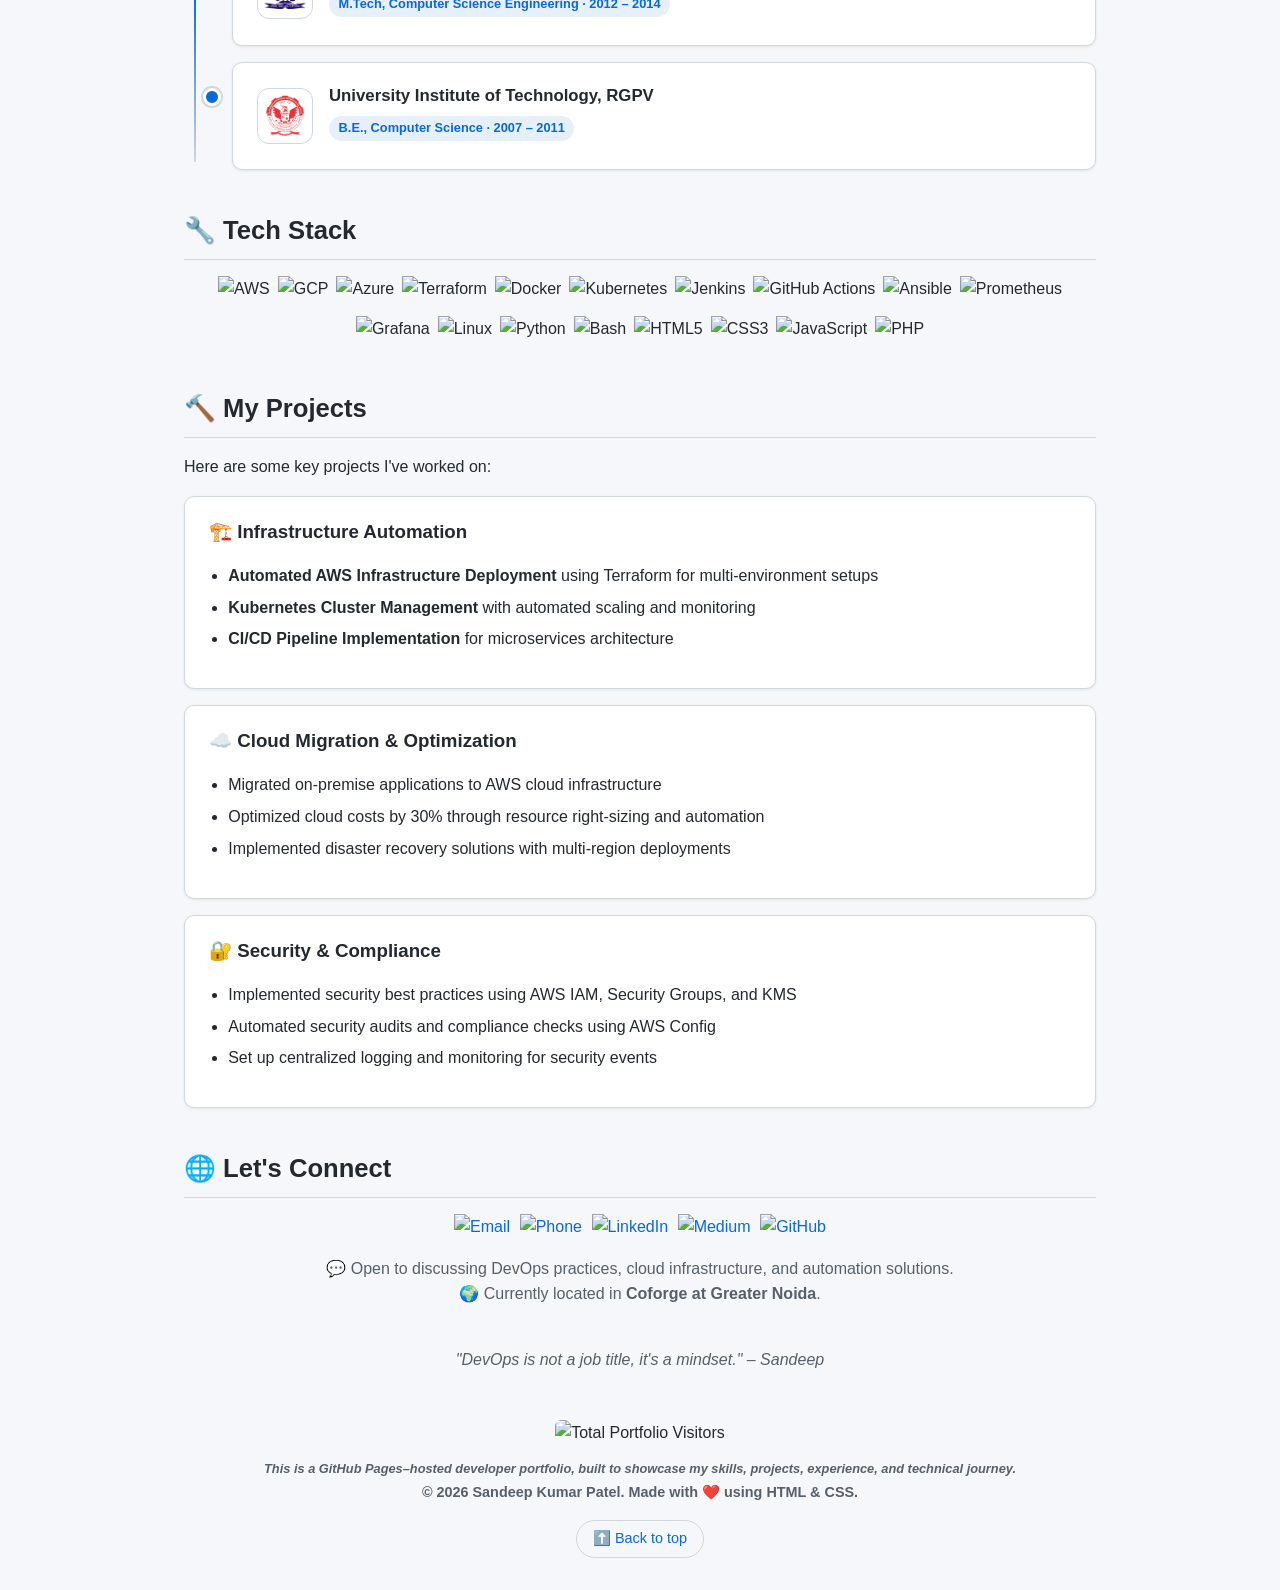
==== commit 116400fe: "Remove page visitor section" ====
--- a/index.html
+++ b/index.html
@@ -235,14 +235,6 @@
       </div>
     </section>
 
-    <section id="live-visitors">
-      <h2>📈 Total Page Visitors</h2>
-      <div class="card stats-card">
-        <p class="stats-label">Visitors on skpatel-88.github.io/SandeepWebPage</p>
-        <img class="stats-counter" src="https://komarev.com/ghpvc/?username=skpatel-88&color=0969da&style=for-the-badge&label=Total+Visitors" alt="Total page visitor count" loading="lazy" />
-      </div>
-    </section>
-
     <section id="connect">
       <h2>🌐 Let's Connect</h2>
       <div class="connect">
--- a/style.css
+++ b/style.css
@@ -324,23 +324,6 @@
   justify-content: center;
 }
 .connect img { height: 32px; }
-.stats-card {
-  display: flex;
-  flex-direction: row;
-  flex-wrap: wrap;
-  align-items: center;
-  justify-content: center;
-  gap: 0.6rem;
-  text-align: center;
-}
-.stats-label {
-  margin: 0;
-  font-weight: 600;
-  color: var(--muted);
-}
-.stats-counter {
-  border-radius: 6px;
-}
 a { color: var(--accent); text-decoration: none; }
 a:hover { text-decoration: underline; }
 .quote {
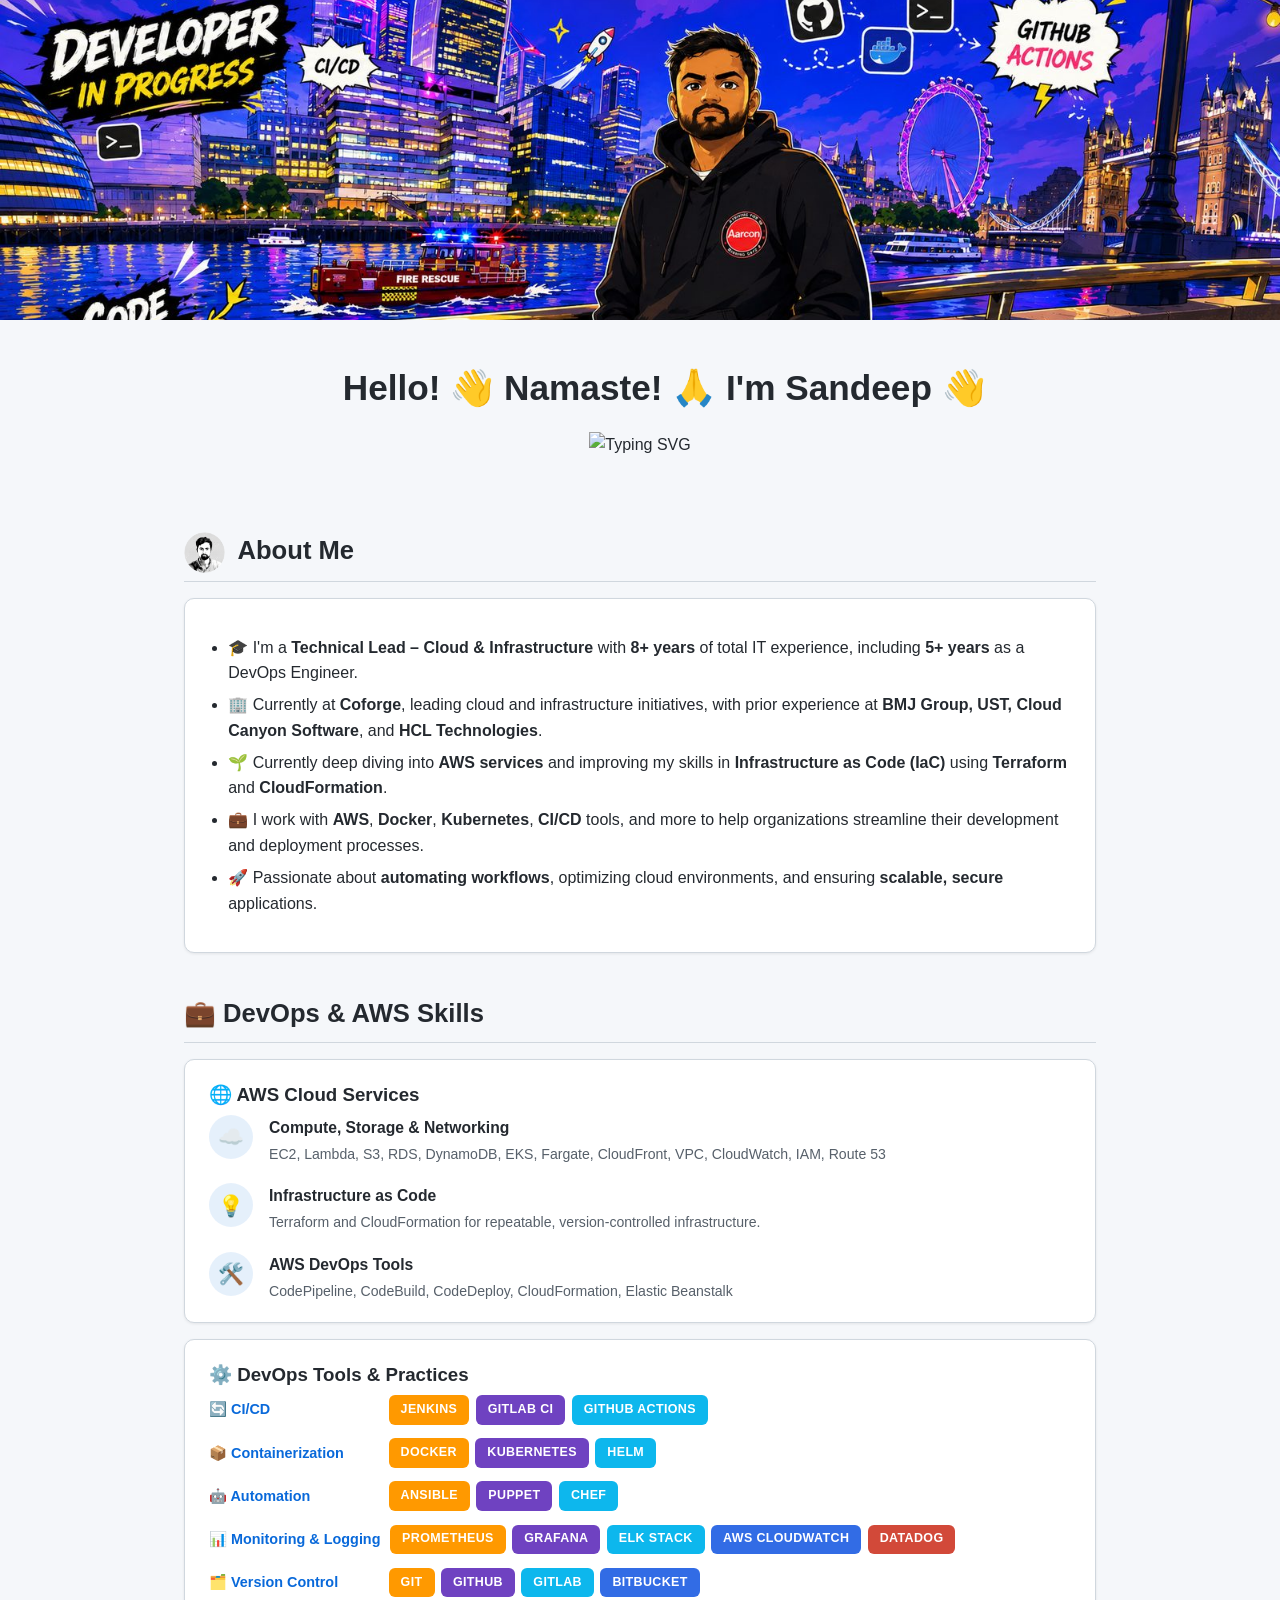
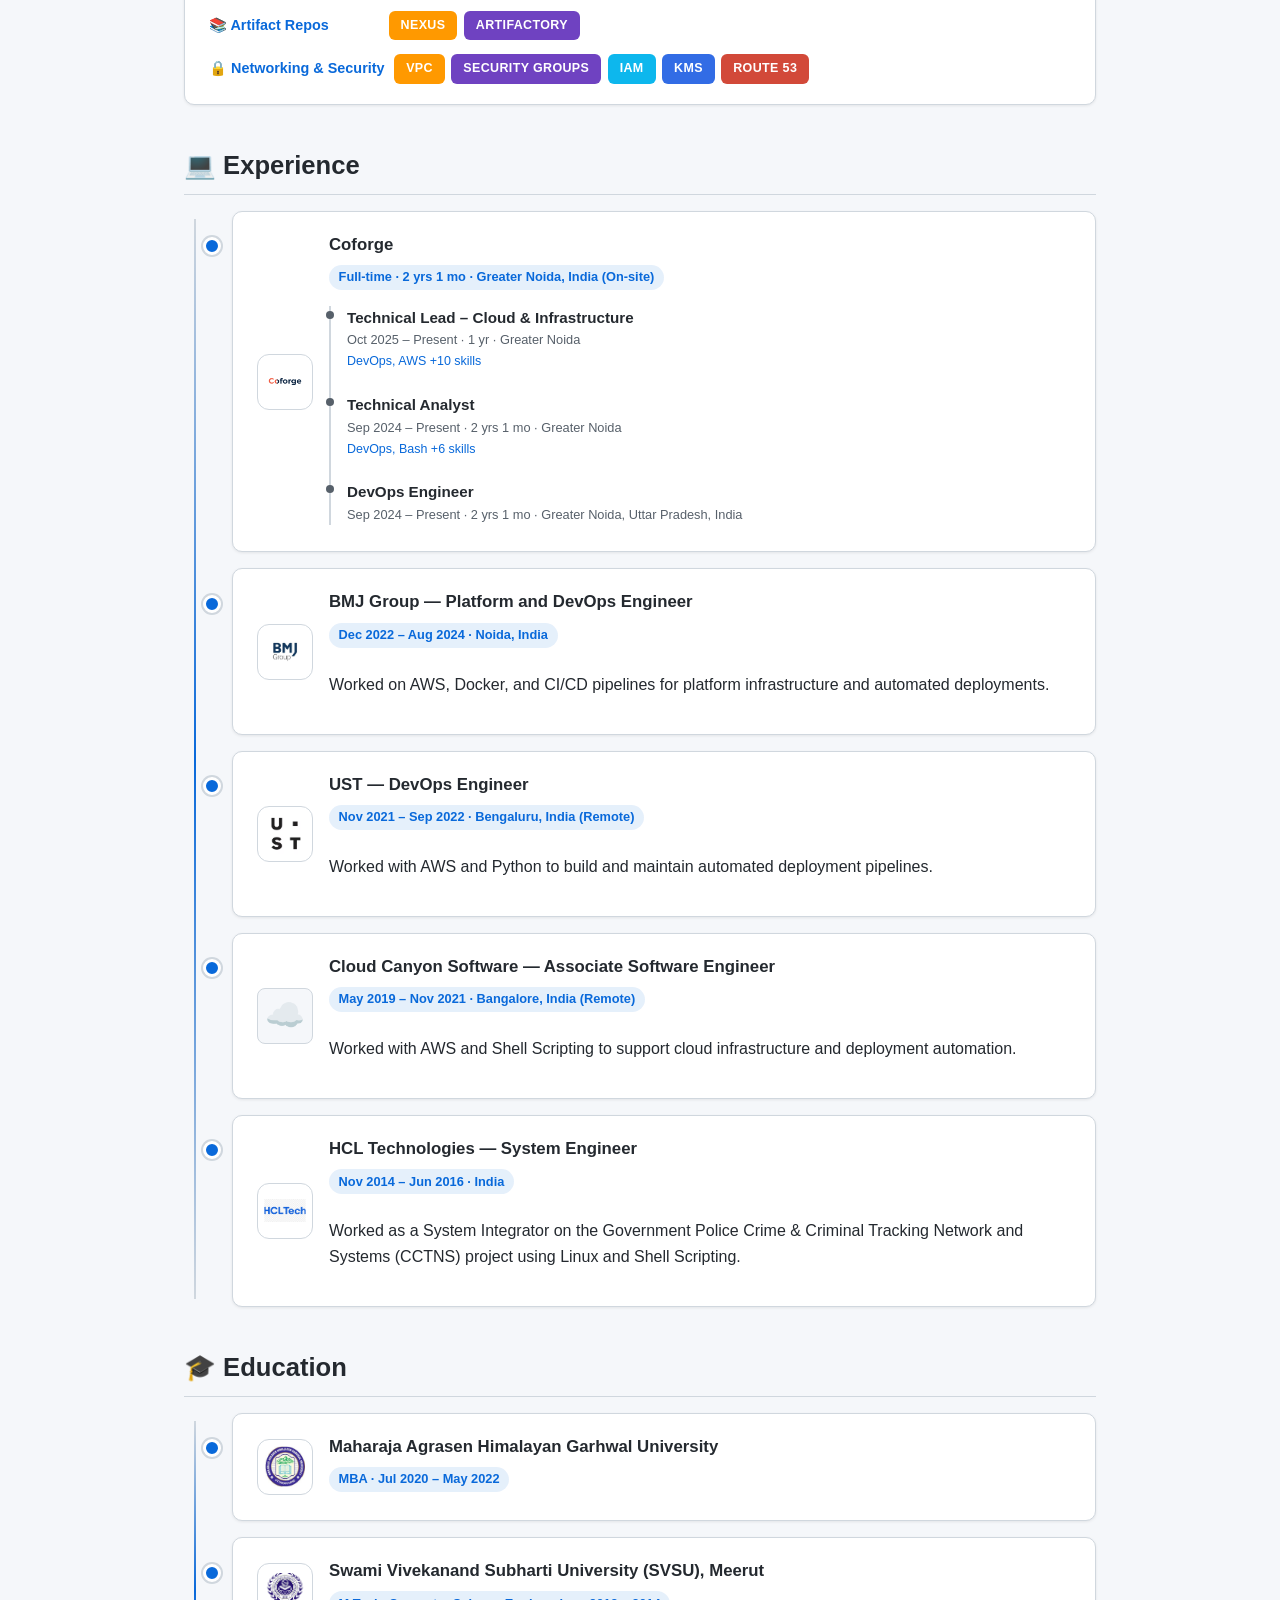
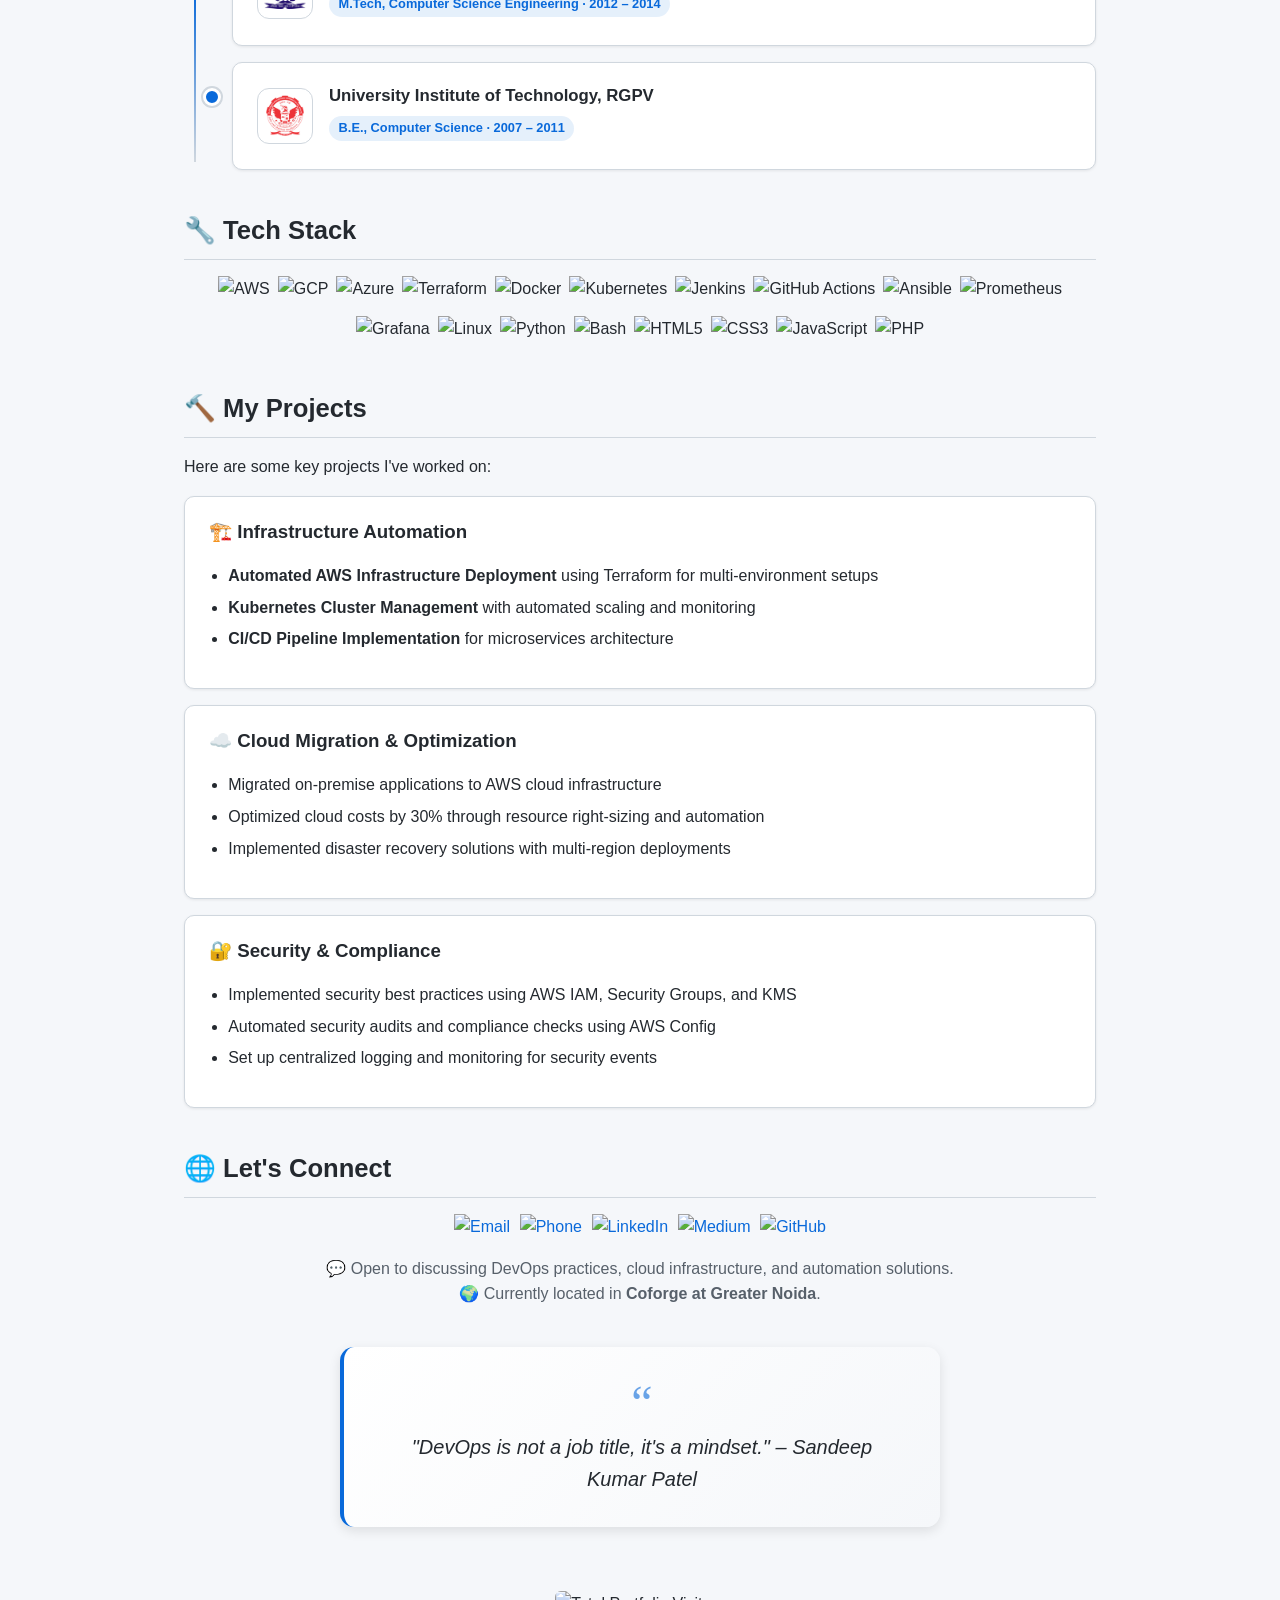
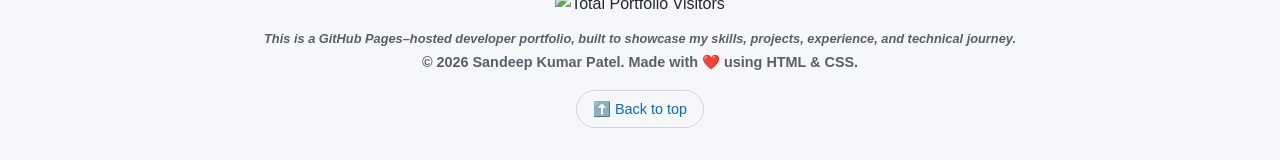
==== commit 7a344d9e: "Update hero emoji cycle and style motivation quote section" ====
--- a/index.html
+++ b/index.html
@@ -12,7 +12,7 @@
   <img class="banner" id="top" src="assets/sandeep-bgm-web.jpg" alt="Sandeep Kumar Patel" />
 
   <header class="hero">
-    <h1>Hello! <span class="wave">👋</span><span class="emoji-cycle"><span>😊</span><span>😄</span><span>🤗</span><span>🥳</span></span> Namaste! <span class="wave">🙏</span> I'm Sandeep <span class="wave">👋</span></h1>
+    <h1><span class="emoji-cycle"><span>😊</span><span>😄</span><span>🤗</span><span>🥳</span><span>😁</span><span>🙌</span><span>😎</span><span>🚀</span></span> Hello! <span class="wave">👋</span> Namaste! <span class="wave">🙏</span> I'm Sandeep <span class="wave">👋</span></h1>
     <img class="typing" src="https://readme-typing-svg.herokuapp.com?font=Fira+Code&pause=1000&color=2E9EF7&center=true&vCenter=true&width=435&lines=DevOps+Engineer;Cloud+Infrastructure+Expert;AWS+%7C+Terraform+%7C+Kubernetes;CI%2FCD+Pipeline+Specialist;Automation+Enthusiast" alt="Typing SVG" />
   </header>
 
@@ -247,7 +247,9 @@
       <p class="location">💬 Open to discussing DevOps practices, cloud infrastructure, and automation solutions.<br/>🌍 Currently located in <strong>Coforge at Greater Noida</strong>.</p>
     </section>
 
-    <p class="quote">"DevOps is not a job title, it's a mindset." – Sandeep</p>
+    <section class="motivation">
+      <p class="quote">"DevOps is not a job title, it's a mindset." – Sandeep Kumar Patel</p>
+    </section>
 
   </main>
 
--- a/style.css
+++ b/style.css
@@ -50,16 +50,20 @@
   top: 0;
   left: 0;
   opacity: 0;
-  animation: emojiCycle 8s infinite;
+  animation: emojiCycle 16s infinite;
 }
 .emoji-cycle span:nth-child(1) { animation-delay: 0s; }
 .emoji-cycle span:nth-child(2) { animation-delay: 2s; }
 .emoji-cycle span:nth-child(3) { animation-delay: 4s; }
 .emoji-cycle span:nth-child(4) { animation-delay: 6s; }
+.emoji-cycle span:nth-child(5) { animation-delay: 8s; }
+.emoji-cycle span:nth-child(6) { animation-delay: 10s; }
+.emoji-cycle span:nth-child(7) { animation-delay: 12s; }
+.emoji-cycle span:nth-child(8) { animation-delay: 14s; }
 @keyframes emojiCycle {
-  0%, 5% { opacity: 0; }
-  10%, 20% { opacity: 1; }
-  25%, 100% { opacity: 0; }
+  0%, 2.5% { opacity: 0; }
+  5%, 10% { opacity: 1; }
+  12.5%, 100% { opacity: 0; }
 }
 @keyframes wave {
   0%, 60%, 100% { transform: rotate(0deg); }
@@ -326,10 +330,33 @@
 .connect img { height: 32px; }
 a { color: var(--accent); text-decoration: none; }
 a:hover { text-decoration: underline; }
+.motivation {
+  max-width: 600px;
+  margin: 2rem auto;
+  padding: 2rem 2.5rem;
+  border-radius: 14px;
+  background: linear-gradient(135deg, var(--bg-alt), var(--bg));
+  border-left: 4px solid var(--accent);
+  box-shadow: 0 4px 12px rgba(0, 0, 0, 0.1);
+  position: relative;
+  text-align: center;
+}
+.motivation::before {
+  content: "\201C";
+  display: block;
+  font-size: 3rem;
+  line-height: 1;
+  color: var(--accent);
+  font-family: Georgia, serif;
+  opacity: 0.6;
+}
 .quote {
   text-align: center;
   font-style: italic;
-  color: var(--muted);
+  font-size: 1.25rem;
+  font-weight: 500;
+  color: var(--text);
+  margin: 0.25rem 0 0;
 }
 footer {
   text-align: center;
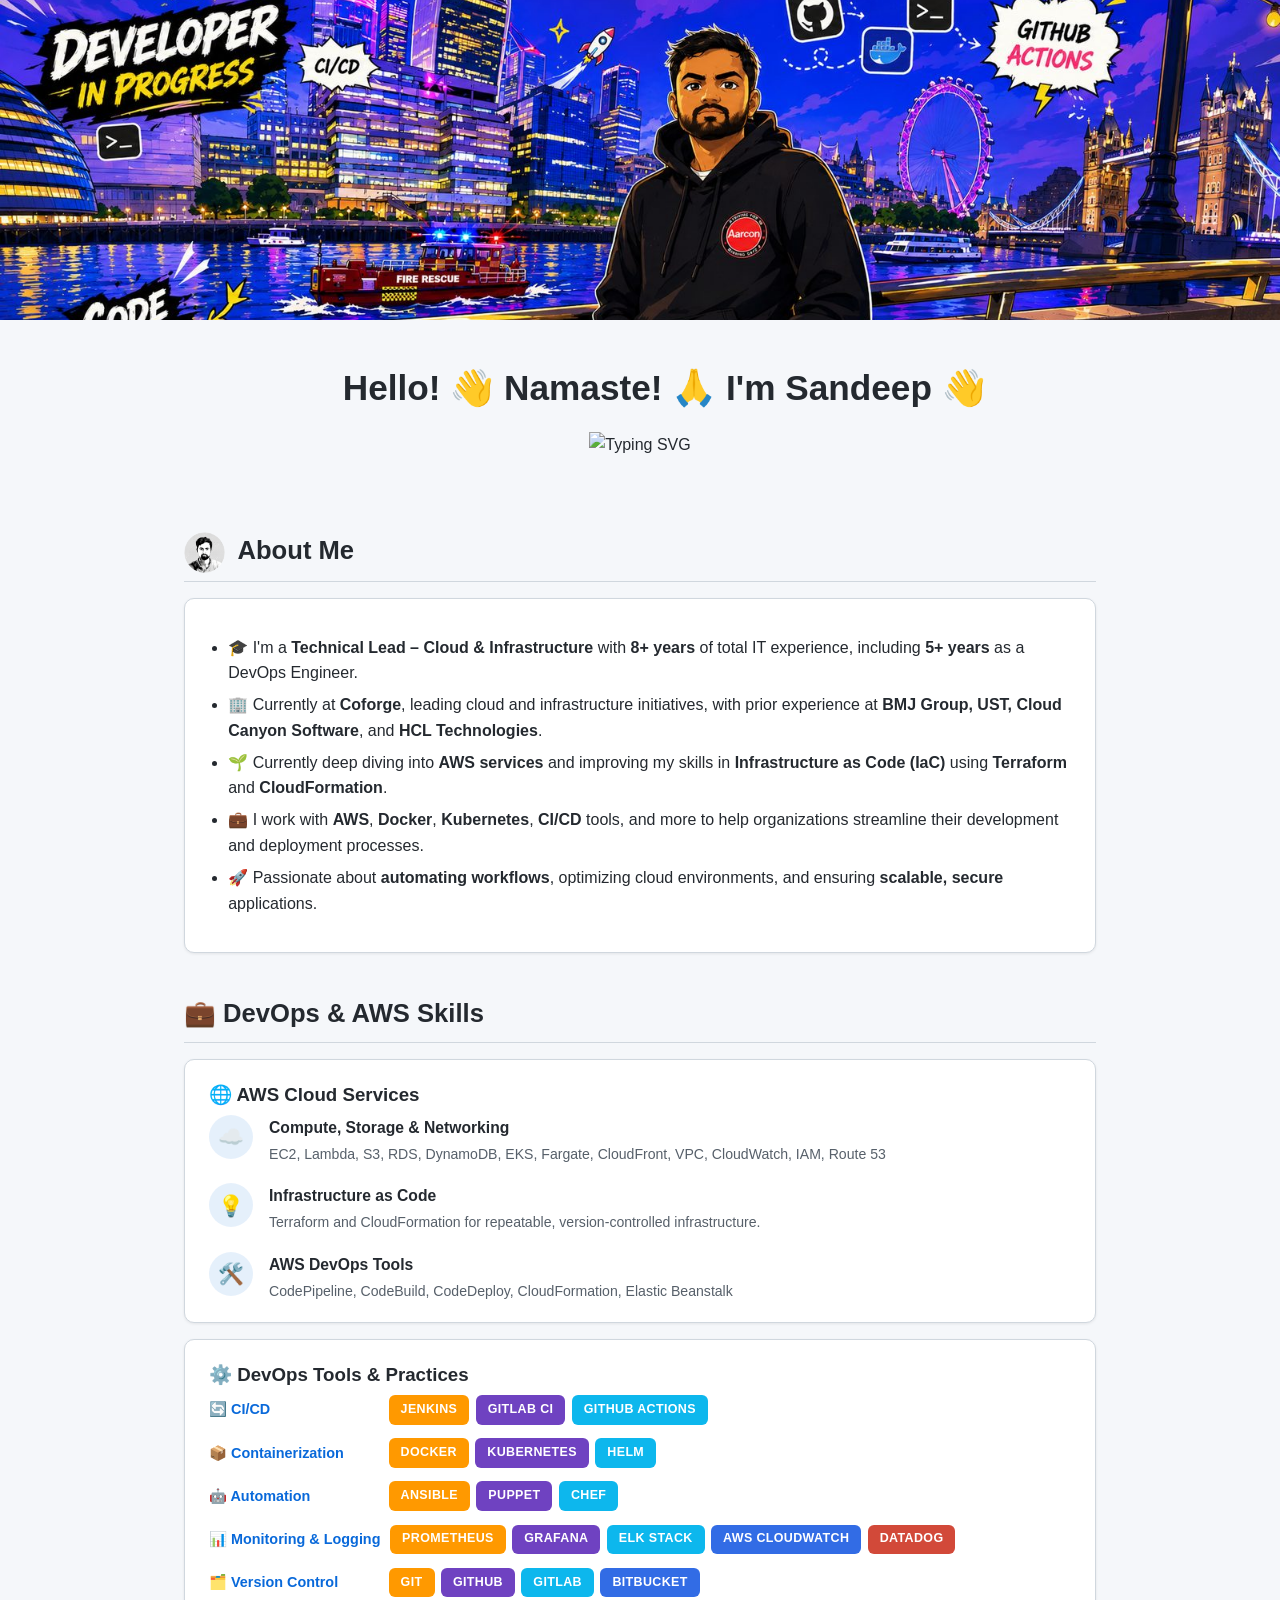
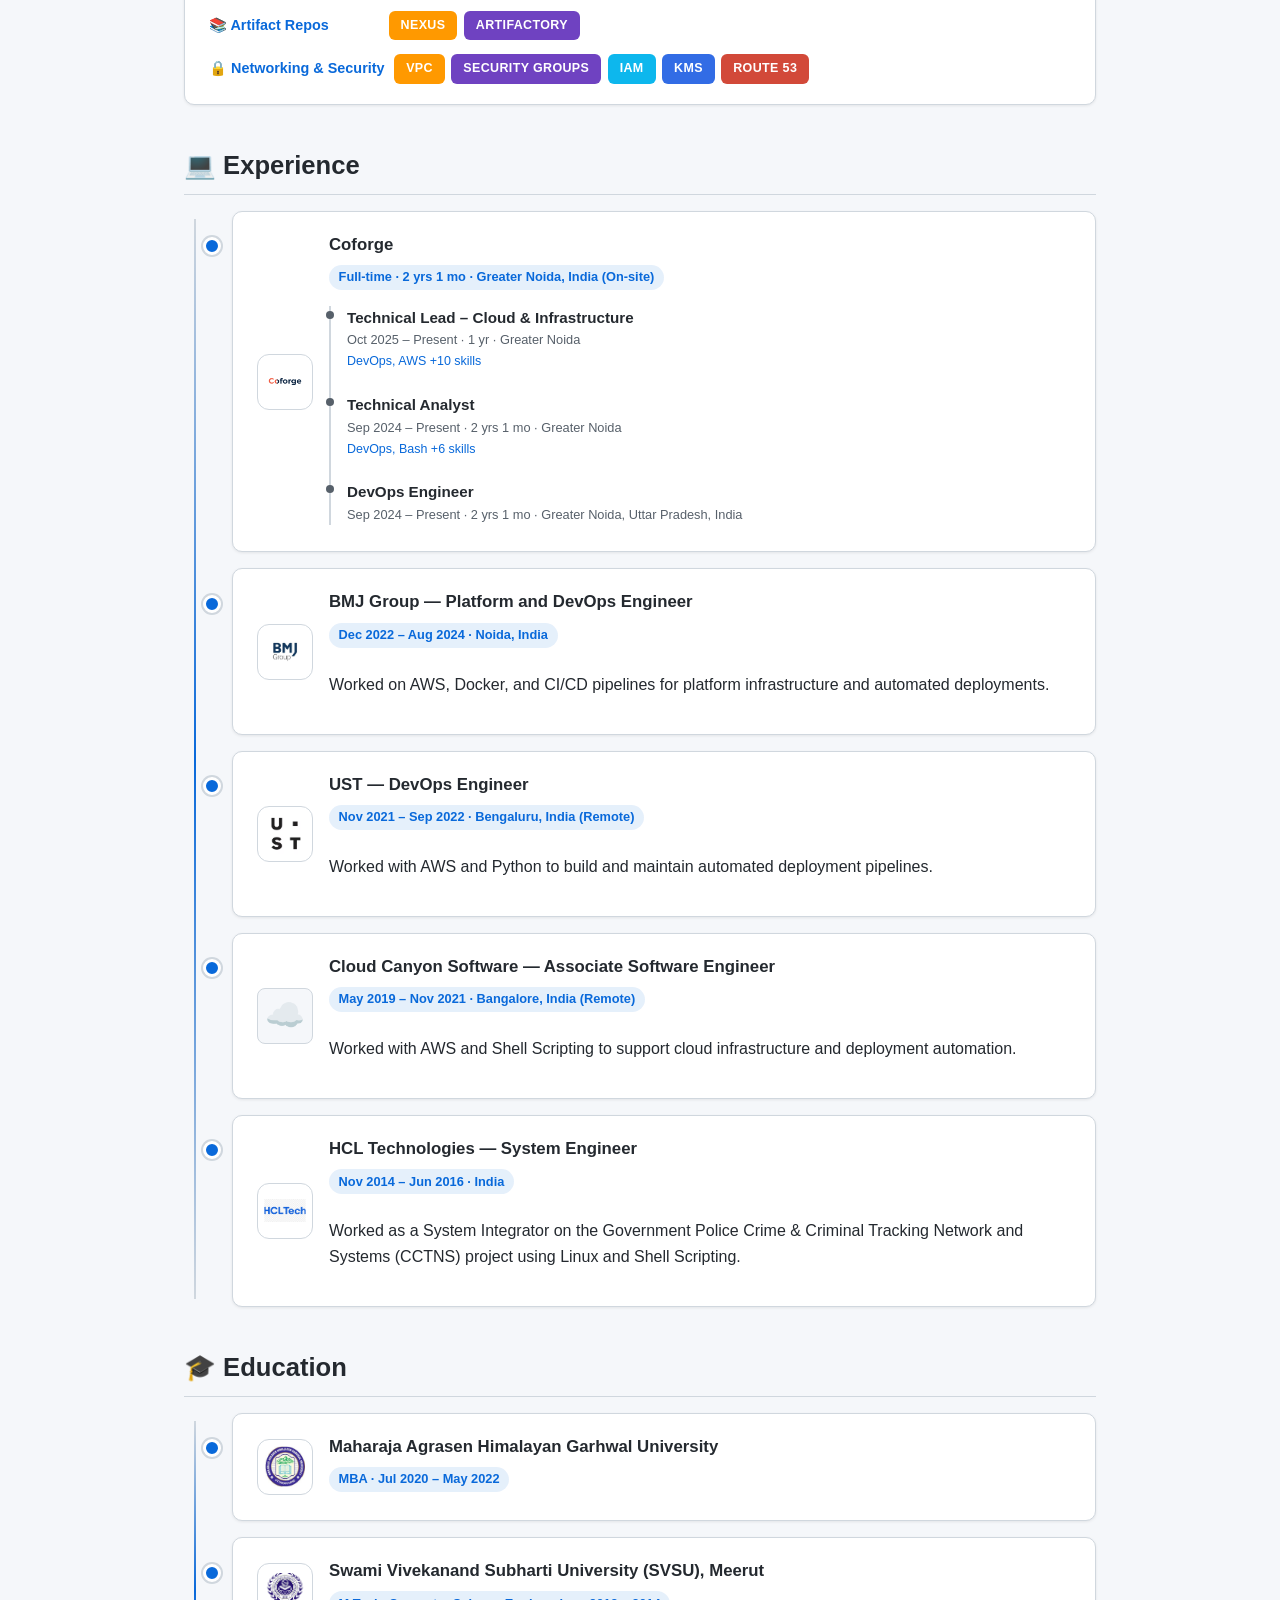
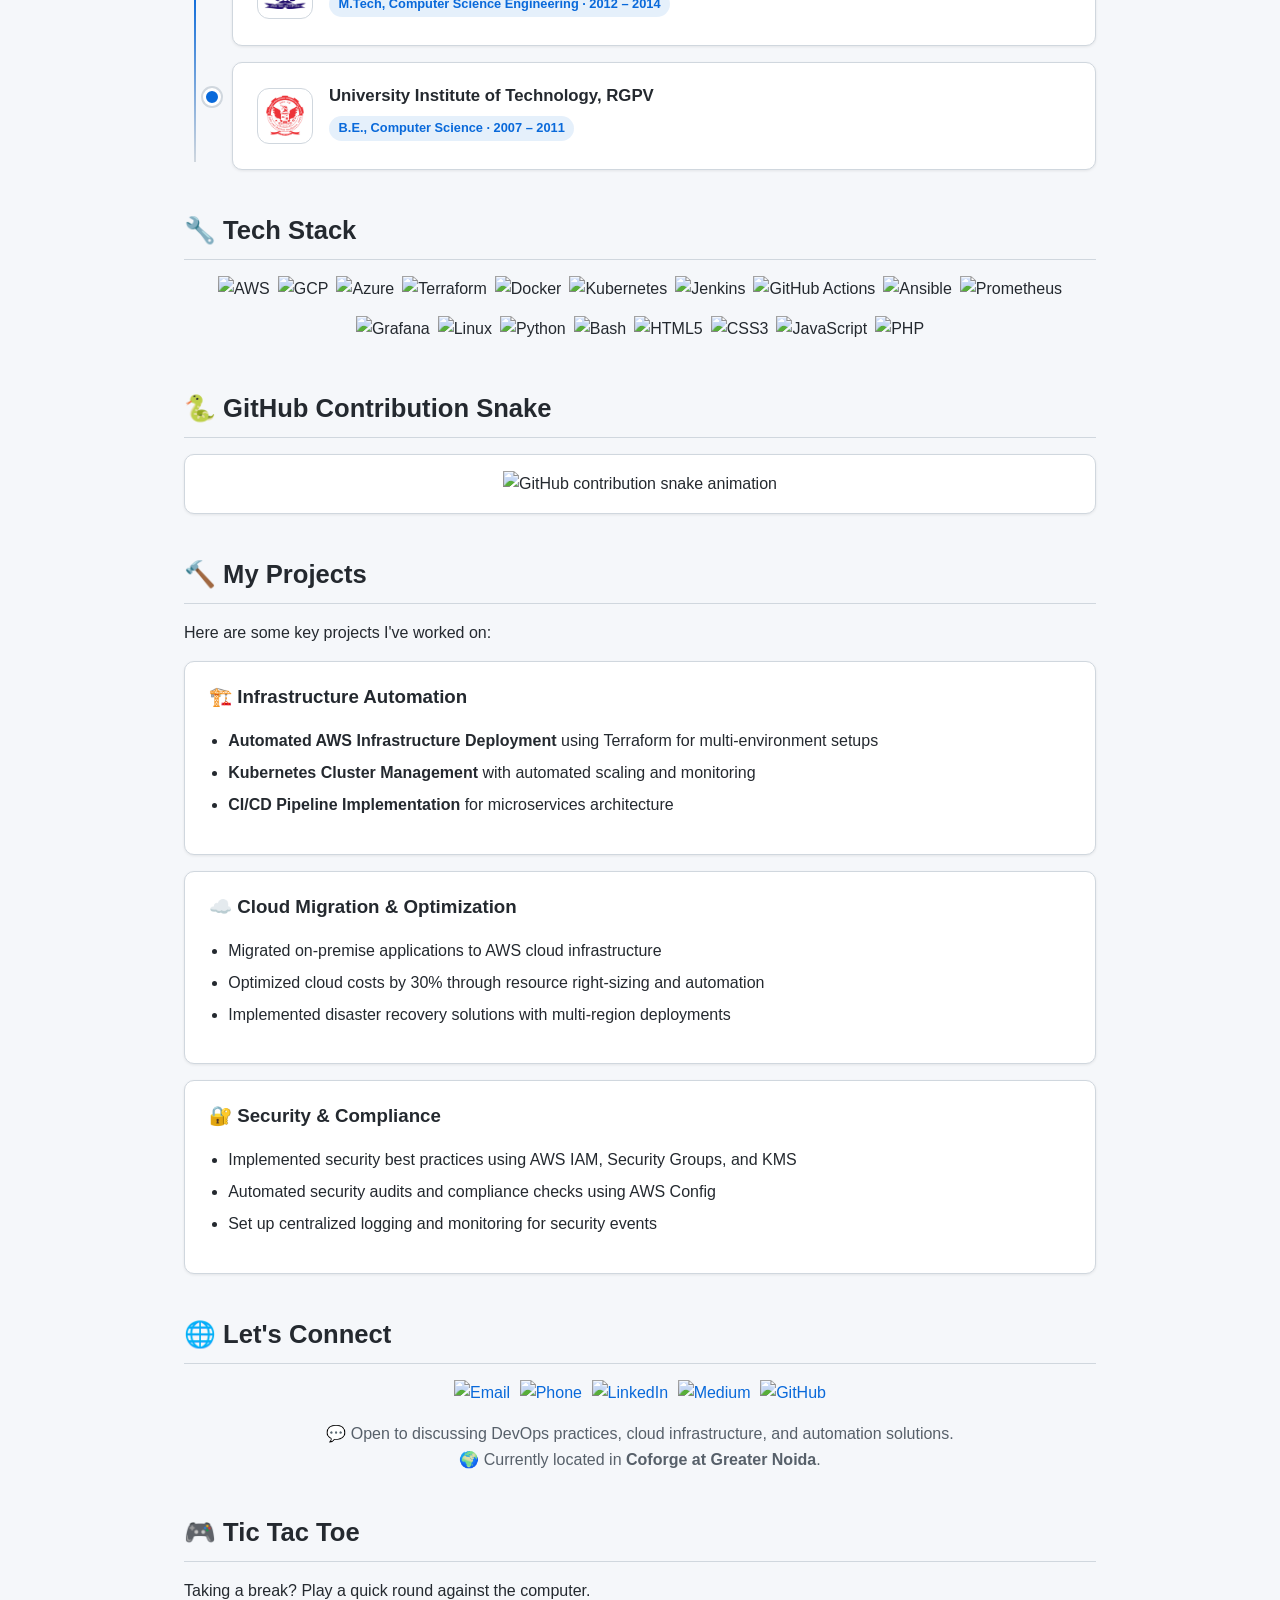
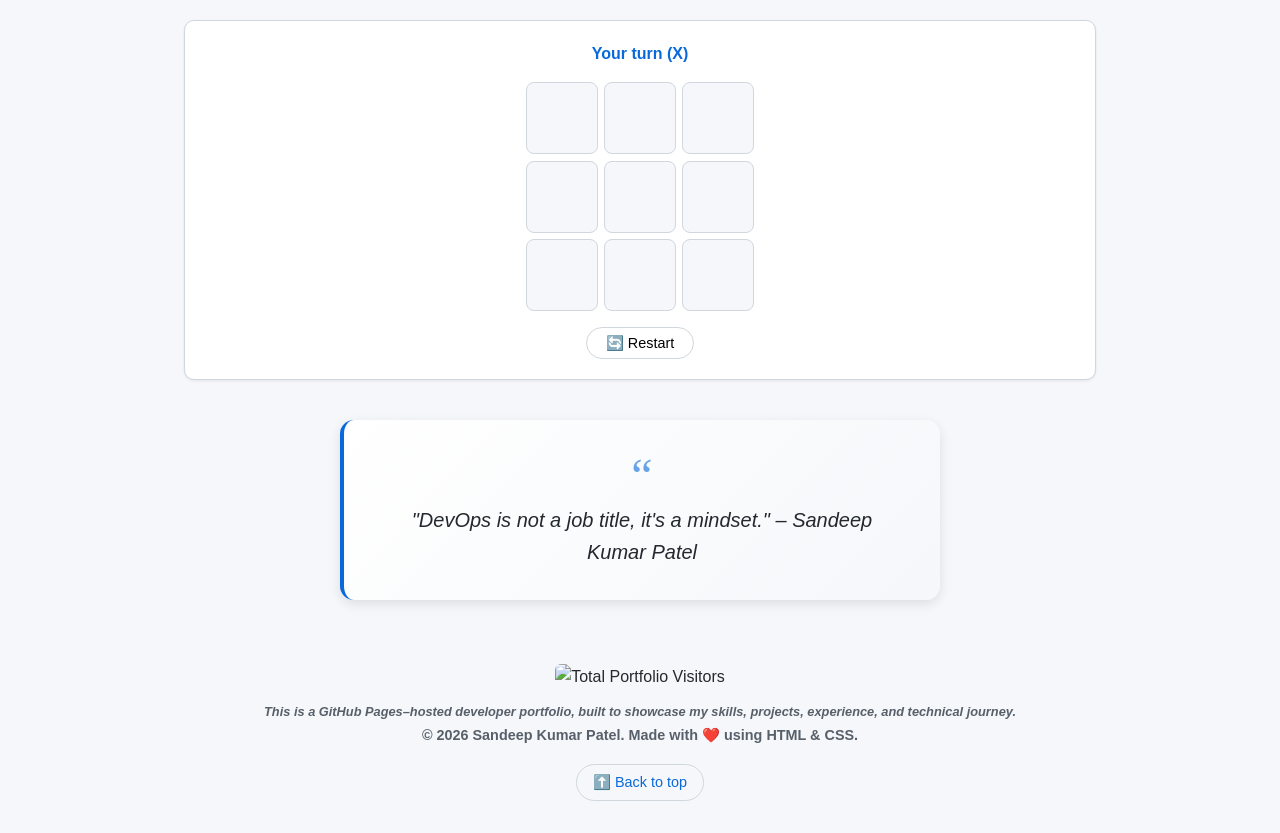
==== commit 5a4417e6: "Add Tic Tac Toe game and GitHub contribution snake; reorganize images into assets/images" ====
--- a/index.html
+++ b/index.html
@@ -9,7 +9,7 @@
 </head>
 <body>
 
-  <img class="banner" id="top" src="assets/sandeep-bgm-web.jpg" alt="Sandeep Kumar Patel" />
+  <img class="banner" id="top" src="assets/images/sandeep-bgm-web.jpg" alt="Sandeep Kumar Patel" />
 
   <header class="hero">
     <h1><span class="emoji-cycle"><span>😊</span><span>😄</span><span>🤗</span><span>🥳</span><span>😁</span><span>🙌</span><span>😎</span><span>🚀</span></span> Hello! <span class="wave">👋</span> Namaste! <span class="wave">🙏</span> I'm Sandeep <span class="wave">👋</span></h1>
@@ -19,7 +19,7 @@
   <main>
 
     <section id="about">
-      <h2><img class="about-icon" src="assets/sandeep-logo.png" alt="Sandeep" /> About Me</h2>
+      <h2><img class="about-icon" src="assets/logos/sandeep-logo.png" alt="Sandeep" /> About Me</h2>
       <div class="card">
         <ul>
           <li>🎓 I'm a <strong>Technical Lead – Cloud &amp; Infrastructure</strong> with <strong> 8+ years</strong> of total IT experience, including <strong>5+ years</strong> as a DevOps Engineer.</li>
@@ -98,7 +98,7 @@
       <h2>💻 Experience</h2>
       <div class="timeline">
       <div class="card edu-card timeline-item">
-        <img class="edu-logo" src="assets/coforge-logo.png" alt="Coforge logo" />
+        <img class="edu-logo" src="assets/logos/coforge-logo.png" alt="Coforge logo" />
         <div>
           <h3>Coforge</h3>
           <p class="meta">Full-time · 2 yrs 1 mo · Greater Noida, India (On-site)</p>
@@ -121,7 +121,7 @@
         </div>
       </div>
       <div class="card edu-card timeline-item">
-        <img class="edu-logo" src="assets/bmj-logo.jpeg" alt="BMJ Group logo" />
+        <img class="edu-logo" src="assets/logos/bmj-logo.jpeg" alt="BMJ Group logo" />
         <div>
           <h3>BMJ Group — Platform and DevOps Engineer</h3>
           <p class="meta">Dec 2022 – Aug 2024 · Noida, India</p>
@@ -129,7 +129,7 @@
         </div>
       </div>
       <div class="card edu-card timeline-item">
-        <img class="edu-logo" src="assets/ust-logo.avif" alt="UST logo" />
+        <img class="edu-logo" src="assets/logos/ust-logo.avif" alt="UST logo" />
         <div>
           <h3>UST — DevOps Engineer</h3>
           <p class="meta">Nov 2021 – Sep 2022 · Bengaluru, India (Remote)</p>
@@ -145,7 +145,7 @@
         </div>
       </div>
       <div class="card edu-card timeline-item">
-        <img class="edu-logo" src="assets/hcl-logo.jpg" alt="HCL Technologies logo" />
+        <img class="edu-logo" src="assets/logos/hcl-logo.jpg" alt="HCL Technologies logo" />
         <div>
           <h3>HCL Technologies — System Engineer</h3>
           <p class="meta">Nov 2014 – Jun 2016 · India</p>
@@ -159,21 +159,21 @@
       <h2>🎓 Education</h2>
       <div class="timeline">
       <div class="card edu-card timeline-item">
-        <img class="edu-logo" src="assets/mahgu-logo.jpeg" alt="Maharaja Agrasen Himalayan Garhwal University logo" />
+        <img class="edu-logo" src="assets/logos/mahgu-logo.jpeg" alt="Maharaja Agrasen Himalayan Garhwal University logo" />
         <div>
           <h3>Maharaja Agrasen Himalayan Garhwal University</h3>
           <p class="meta">MBA · Jul 2020 – May 2022</p>
         </div>
       </div>
       <div class="card edu-card timeline-item">
-        <img class="edu-logo" src="assets/subharti-logo.png" alt="Swami Vivekanand Subharti University logo" />
+        <img class="edu-logo" src="assets/logos/subharti-logo.png" alt="Swami Vivekanand Subharti University logo" />
         <div>
           <h3>Swami Vivekanand Subharti University (SVSU), Meerut</h3>
           <p class="meta">M.Tech, Computer Science Engineering · 2012 – 2014</p>
         </div>
       </div>
       <div class="card edu-card timeline-item">
-        <img class="edu-logo" src="assets/rgpv-logo.png" alt="RGPV logo" />
+        <img class="edu-logo" src="assets/logos/rgpv-logo.png" alt="RGPV logo" />
         <div>
           <h3>University Institute of Technology, RGPV</h3>
           <p class="meta">B.E., Computer Science · 2007 – 2011</p>
@@ -206,6 +206,17 @@
       </div>
     </section>
 
+    <section id="github-activity">
+      <h2>🐍 GitHub Contribution Snake</h2>
+      <div class="card snake-card">
+        <picture>
+          <source media="(prefers-color-scheme: dark)" srcset="https://raw.githubusercontent.com/skpatel-88/skpatel-portfolio/output/github-contribution-grid-snake-dark.svg" />
+          <source media="(prefers-color-scheme: light)" srcset="https://raw.githubusercontent.com/skpatel-88/skpatel-portfolio/output/github-contribution-grid-snake.svg" />
+          <img class="snake-img" src="https://raw.githubusercontent.com/skpatel-88/skpatel-portfolio/output/github-contribution-grid-snake.svg" alt="GitHub contribution snake animation" />
+        </picture>
+      </div>
+    </section>
+
     <section id="projects">
       <h2>🔨 My Projects</h2>
       <p>Here are some key projects I've worked on:</p>
@@ -247,6 +258,26 @@
       <p class="location">💬 Open to discussing DevOps practices, cloud infrastructure, and automation solutions.<br/>🌍 Currently located in <strong>Coforge at Greater Noida</strong>.</p>
     </section>
 
+    <section id="tictactoe">
+      <h2>🎮 Tic Tac Toe</h2>
+      <p>Taking a break? Play a quick round against the computer.</p>
+      <div class="card ttt-card">
+        <p class="ttt-status" id="tttStatus">Your turn (X)</p>
+        <div class="ttt-board" id="tttBoard">
+          <button class="ttt-cell" data-index="0" aria-label="Cell 1"></button>
+          <button class="ttt-cell" data-index="1" aria-label="Cell 2"></button>
+          <button class="ttt-cell" data-index="2" aria-label="Cell 3"></button>
+          <button class="ttt-cell" data-index="3" aria-label="Cell 4"></button>
+          <button class="ttt-cell" data-index="4" aria-label="Cell 5"></button>
+          <button class="ttt-cell" data-index="5" aria-label="Cell 6"></button>
+          <button class="ttt-cell" data-index="6" aria-label="Cell 7"></button>
+          <button class="ttt-cell" data-index="7" aria-label="Cell 8"></button>
+          <button class="ttt-cell" data-index="8" aria-label="Cell 9"></button>
+        </div>
+        <button class="ttt-reset" id="tttReset" type="button">🔄 Restart</button>
+      </div>
+    </section>
+
     <section class="motivation">
       <p class="quote">"DevOps is not a job title, it's a mindset." – Sandeep Kumar Patel</p>
     </section>
--- a/style.css
+++ b/style.css
@@ -447,3 +447,63 @@
   font-weight: 600;
   box-shadow: 0 2px 10px rgba(0, 0, 0, 0.15);
 }
+.snake-card {
+  display: flex;
+  justify-content: center;
+  padding: 1rem;
+}
+.snake-img {
+  max-width: 100%;
+  height: auto;
+}
+.ttt-card {
+  display: flex;
+  flex-direction: column;
+  align-items: center;
+  gap: 1rem;
+}
+.ttt-status {
+  margin: 0;
+  font-weight: 600;
+  color: var(--accent);
+}
+.ttt-board {
+  display: grid;
+  grid-template-columns: repeat(3, 72px);
+  grid-template-rows: repeat(3, 72px);
+  gap: 0.4rem;
+}
+.ttt-cell {
+  font-size: 1.8rem;
+  font-weight: 700;
+  color: var(--text);
+  background: var(--bg);
+  border: 1px solid var(--border);
+  border-radius: 8px;
+  cursor: pointer;
+  transition: background 0.15s ease, transform 0.15s ease;
+}
+.ttt-cell:hover:not(:disabled) {
+  background: rgba(9, 105, 218, 0.1);
+  transform: translateY(-2px);
+}
+.ttt-cell:disabled {
+  cursor: not-allowed;
+}
+.ttt-cell.win {
+  background: rgba(35, 134, 54, 0.2);
+  border-color: #238636;
+}
+.ttt-reset {
+  padding: 0.4rem 1.2rem;
+  border: 1px solid var(--border);
+  border-radius: 20px;
+  background: var(--bg-alt);
+  font-size: 0.9rem;
+  cursor: pointer;
+  transition: background 0.2s ease, transform 0.2s ease;
+}
+.ttt-reset:hover {
+  background: var(--bg);
+  transform: translateY(-2px);
+}
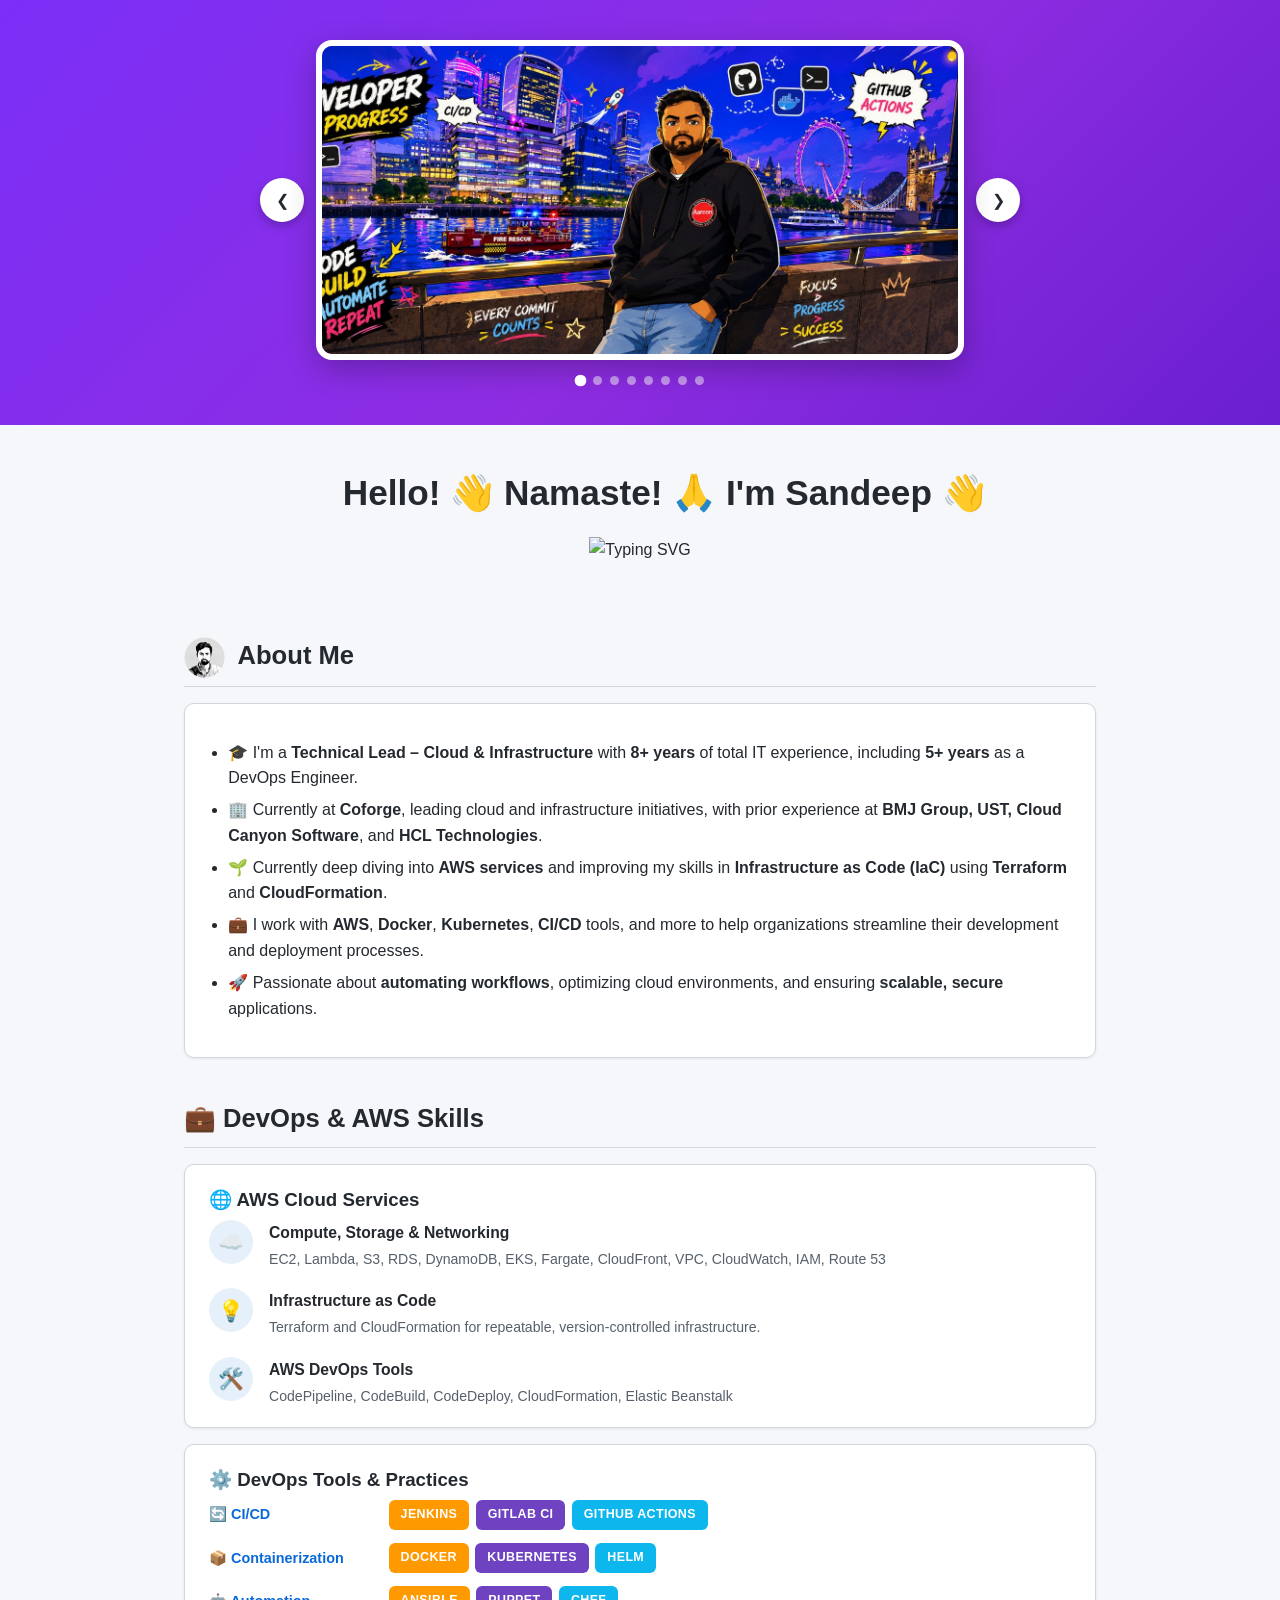
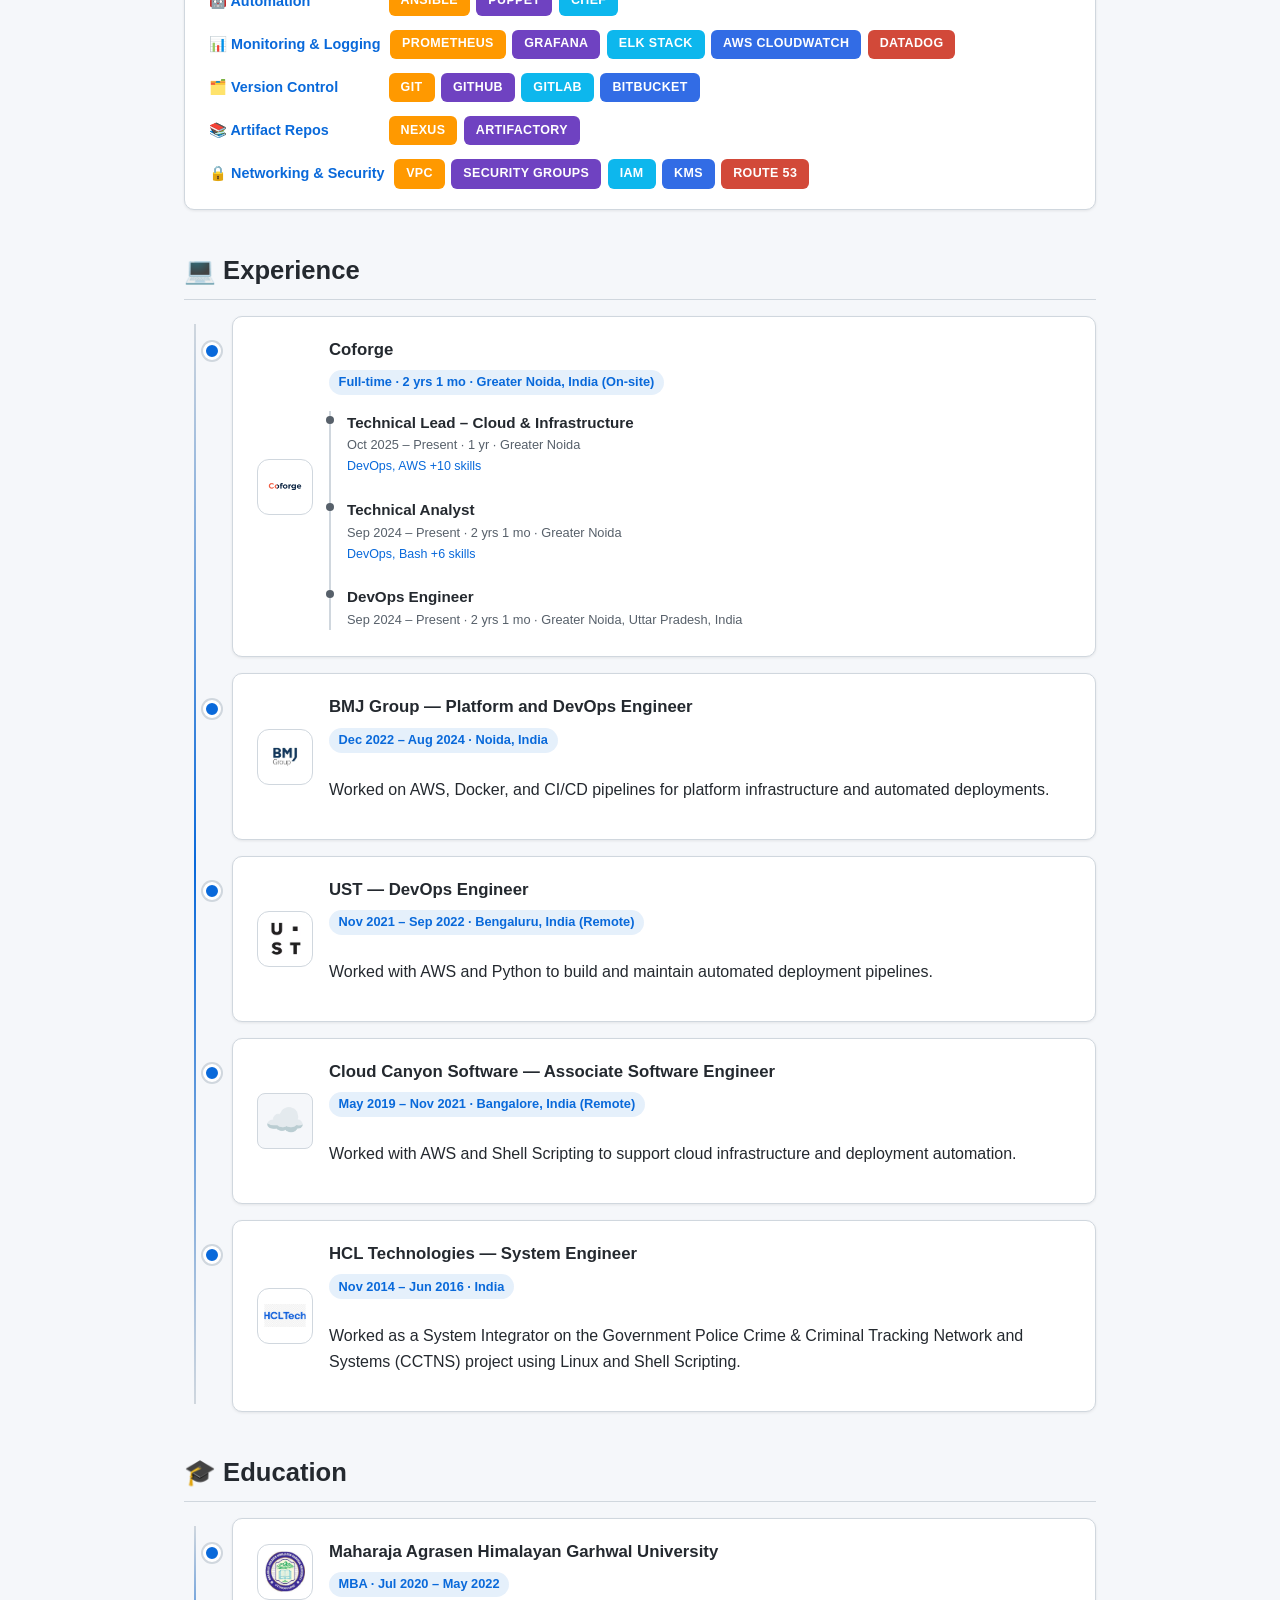
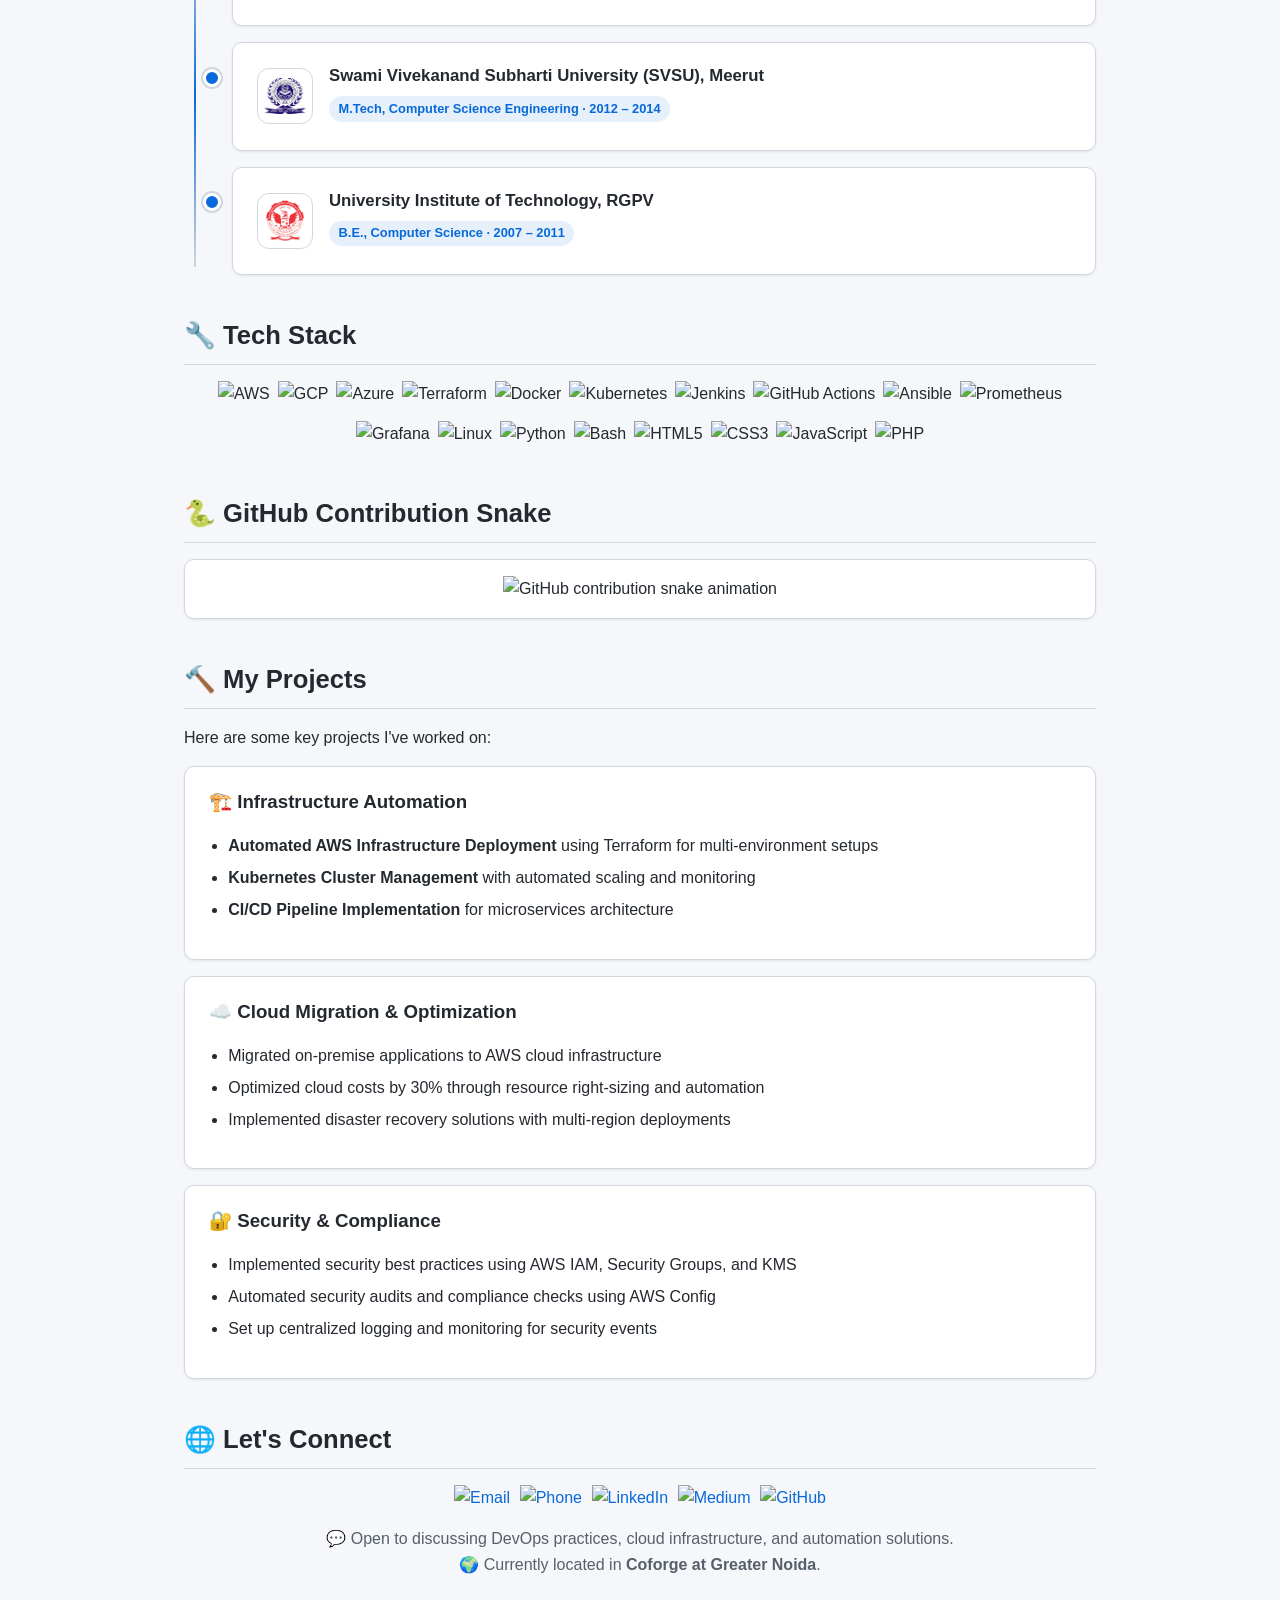
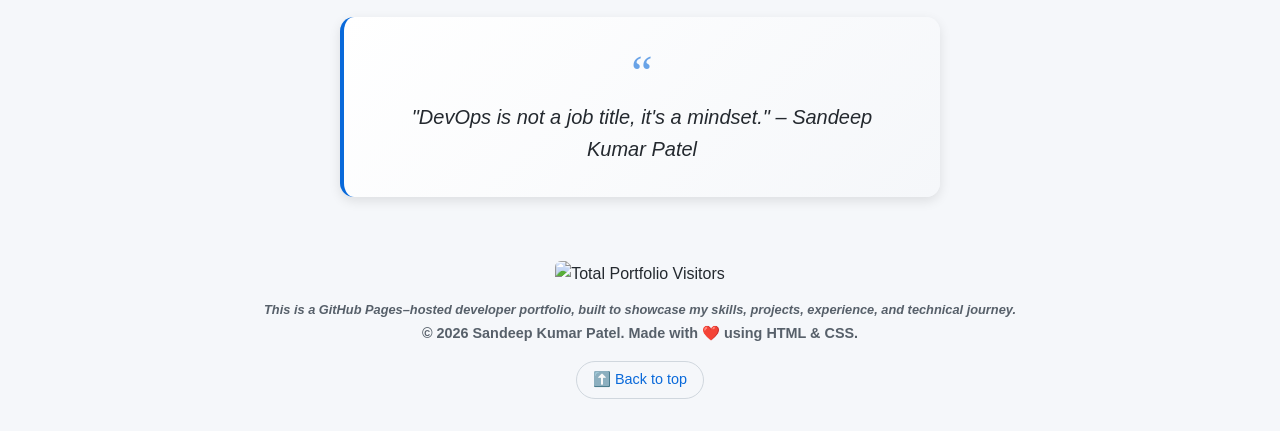
==== commit 17070cdb: "Add framed hero photo slider with arrow/dot navigation and new photos" ====
--- a/index.html
+++ b/index.html
@@ -9,7 +9,32 @@
 </head>
 <body>
 
-  <img class="banner" id="top" src="assets/images/sandeep-bgm-web.jpg" alt="Sandeep Kumar Patel" />
+  <div class="banner-wrap">
+    <div class="banner-slider">
+      <button class="slider-arrow slider-arrow-prev" id="bannerPrev" aria-label="Previous photo">&#10094;</button>
+      <div class="slider-frame" id="top">
+        <img class="banner slide is-active" src="assets/images/sandeep-bgm-web.jpg" alt="Sandeep Kumar Patel" />
+        <img class="banner slide" src="assets/images/sandeep-bmj-office.jpg" alt="Sandeep Kumar Patel at the BMJ Group office" />
+        <img class="banner slide" src="assets/images/sandeep-office-hallway.jpg" alt="Sandeep Kumar Patel at the office" />
+        <img class="banner slide" src="assets/images/sandeep-london-bloomsbury.jpg" alt="Sandeep Kumar Patel in London" />
+        <img class="banner slide" src="assets/images/sandeep-coforge-outdoor.jpg" alt="Sandeep Kumar Patel at Coforge" />
+        <img class="banner slide" src="assets/images/sandeep-office-event.jpg" alt="Sandeep Kumar Patel at an office event" />
+        <img class="banner slide" src="assets/images/sandeep-coforge-workstation.jpg" alt="Sandeep Kumar Patel at his Coforge workstation" />
+        <img class="banner slide" src="assets/images/sandeep-campus-lawn.jpg" alt="Sandeep Kumar Patel at the office campus lawn" />
+      </div>
+      <button class="slider-arrow slider-arrow-next" id="bannerNext" aria-label="Next photo">&#10095;</button>
+    </div>
+    <div class="slider-dots" id="bannerDots">
+      <button class="dot is-active" data-index="0" aria-label="Go to photo 1"></button>
+      <button class="dot" data-index="1" aria-label="Go to photo 2"></button>
+      <button class="dot" data-index="2" aria-label="Go to photo 3"></button>
+      <button class="dot" data-index="3" aria-label="Go to photo 4"></button>
+      <button class="dot" data-index="4" aria-label="Go to photo 5"></button>
+      <button class="dot" data-index="5" aria-label="Go to photo 6"></button>
+      <button class="dot" data-index="6" aria-label="Go to photo 7"></button>
+      <button class="dot" data-index="7" aria-label="Go to photo 8"></button>
+    </div>
+  </div>
 
   <header class="hero">
     <h1><span class="emoji-cycle"><span>😊</span><span>😄</span><span>🤗</span><span>🥳</span><span>😁</span><span>🙌</span><span>😎</span><span>🚀</span></span> Hello! <span class="wave">👋</span> Namaste! <span class="wave">🙏</span> I'm Sandeep <span class="wave">👋</span></h1>
@@ -258,26 +283,6 @@
       <p class="location">💬 Open to discussing DevOps practices, cloud infrastructure, and automation solutions.<br/>🌍 Currently located in <strong>Coforge at Greater Noida</strong>.</p>
     </section>
 
-    <section id="tictactoe">
-      <h2>🎮 Tic Tac Toe</h2>
-      <p>Taking a break? Play a quick round against the computer.</p>
-      <div class="card ttt-card">
-        <p class="ttt-status" id="tttStatus">Your turn (X)</p>
-        <div class="ttt-board" id="tttBoard">
-          <button class="ttt-cell" data-index="0" aria-label="Cell 1"></button>
-          <button class="ttt-cell" data-index="1" aria-label="Cell 2"></button>
-          <button class="ttt-cell" data-index="2" aria-label="Cell 3"></button>
-          <button class="ttt-cell" data-index="3" aria-label="Cell 4"></button>
-          <button class="ttt-cell" data-index="4" aria-label="Cell 5"></button>
-          <button class="ttt-cell" data-index="5" aria-label="Cell 6"></button>
-          <button class="ttt-cell" data-index="6" aria-label="Cell 7"></button>
-          <button class="ttt-cell" data-index="7" aria-label="Cell 8"></button>
-          <button class="ttt-cell" data-index="8" aria-label="Cell 9"></button>
-        </div>
-        <button class="ttt-reset" id="tttReset" type="button">🔄 Restart</button>
-      </div>
-    </section>
-
     <section class="motivation">
       <p class="quote">"DevOps is not a job title, it's a mindset." – Sandeep Kumar Patel</p>
     </section>
--- a/style.css
+++ b/style.css
@@ -17,12 +17,88 @@
   font-family: 'Segoe UI', Arial, sans-serif;
   line-height: 1.6;
 }
+.banner-wrap {
+  display: flex;
+  flex-direction: column;
+  align-items: center;
+  gap: 1rem;
+  padding: 2.5rem 1.25rem;
+  background: linear-gradient(135deg, #7b2ff7, #8e2de2 55%, #6a1fd0);
+}
+.banner-slider {
+  display: flex;
+  align-items: center;
+  justify-content: center;
+  gap: 0.75rem;
+  width: 100%;
+  max-width: 760px;
+}
+.slider-frame {
+  position: relative;
+  flex: 1 1 auto;
+  min-width: 0;
+  height: 320px;
+  overflow: hidden;
+  border-radius: 16px;
+  border: 6px solid #fff;
+  box-shadow: 0 10px 30px rgba(0, 0, 0, 0.25);
+}
 .banner {
   width: 100%;
-  max-height: 320px;
+  height: 100%;
   object-fit: cover;
   object-position: center 22%;
   display: block;
+}
+.banner-slider .slide {
+  position: absolute;
+  inset: 0;
+  transform: translateX(100%);
+  transition: transform 0.6s ease-in-out;
+}
+.banner-slider .slide.is-active {
+  transform: translateX(0);
+}
+.banner-slider .slide.is-prev {
+  transform: translateX(-100%);
+}
+.slider-arrow {
+  flex-shrink: 0;
+  width: 44px;
+  height: 44px;
+  border: none;
+  border-radius: 50%;
+  background: #fff;
+  color: #24292f;
+  font-size: 1rem;
+  display: flex;
+  align-items: center;
+  justify-content: center;
+  cursor: pointer;
+  box-shadow: 0 4px 10px rgba(0, 0, 0, 0.25);
+  transition: transform 0.15s ease, box-shadow 0.15s ease;
+}
+.slider-arrow:hover {
+  transform: scale(1.08);
+  box-shadow: 0 6px 14px rgba(0, 0, 0, 0.3);
+}
+.slider-dots {
+  display: flex;
+  gap: 0.5rem;
+}
+.dot {
+  width: 9px;
+  height: 9px;
+  padding: 0;
+  border: none;
+  border-radius: 50%;
+  background: rgba(255, 255, 255, 0.5);
+  cursor: pointer;
+  transition: background 0.2s ease, transform 0.2s ease;
+}
+.dot.is-active {
+  background: #fff;
+  transform: scale(1.3);
 }
 header.hero {
   text-align: center;
@@ -456,54 +532,4 @@
   max-width: 100%;
   height: auto;
 }
-.ttt-card {
-  display: flex;
-  flex-direction: column;
-  align-items: center;
-  gap: 1rem;
-}
-.ttt-status {
-  margin: 0;
-  font-weight: 600;
-  color: var(--accent);
-}
-.ttt-board {
-  display: grid;
-  grid-template-columns: repeat(3, 72px);
-  grid-template-rows: repeat(3, 72px);
-  gap: 0.4rem;
-}
-.ttt-cell {
-  font-size: 1.8rem;
-  font-weight: 700;
-  color: var(--text);
-  background: var(--bg);
-  border: 1px solid var(--border);
-  border-radius: 8px;
-  cursor: pointer;
-  transition: background 0.15s ease, transform 0.15s ease;
-}
-.ttt-cell:hover:not(:disabled) {
-  background: rgba(9, 105, 218, 0.1);
-  transform: translateY(-2px);
-}
-.ttt-cell:disabled {
-  cursor: not-allowed;
-}
-.ttt-cell.win {
-  background: rgba(35, 134, 54, 0.2);
-  border-color: #238636;
-}
-.ttt-reset {
-  padding: 0.4rem 1.2rem;
-  border: 1px solid var(--border);
-  border-radius: 20px;
-  background: var(--bg-alt);
-  font-size: 0.9rem;
-  cursor: pointer;
-  transition: background 0.2s ease, transform 0.2s ease;
-}
-.ttt-reset:hover {
-  background: var(--bg);
-  transform: translateY(-2px);
-}
+
